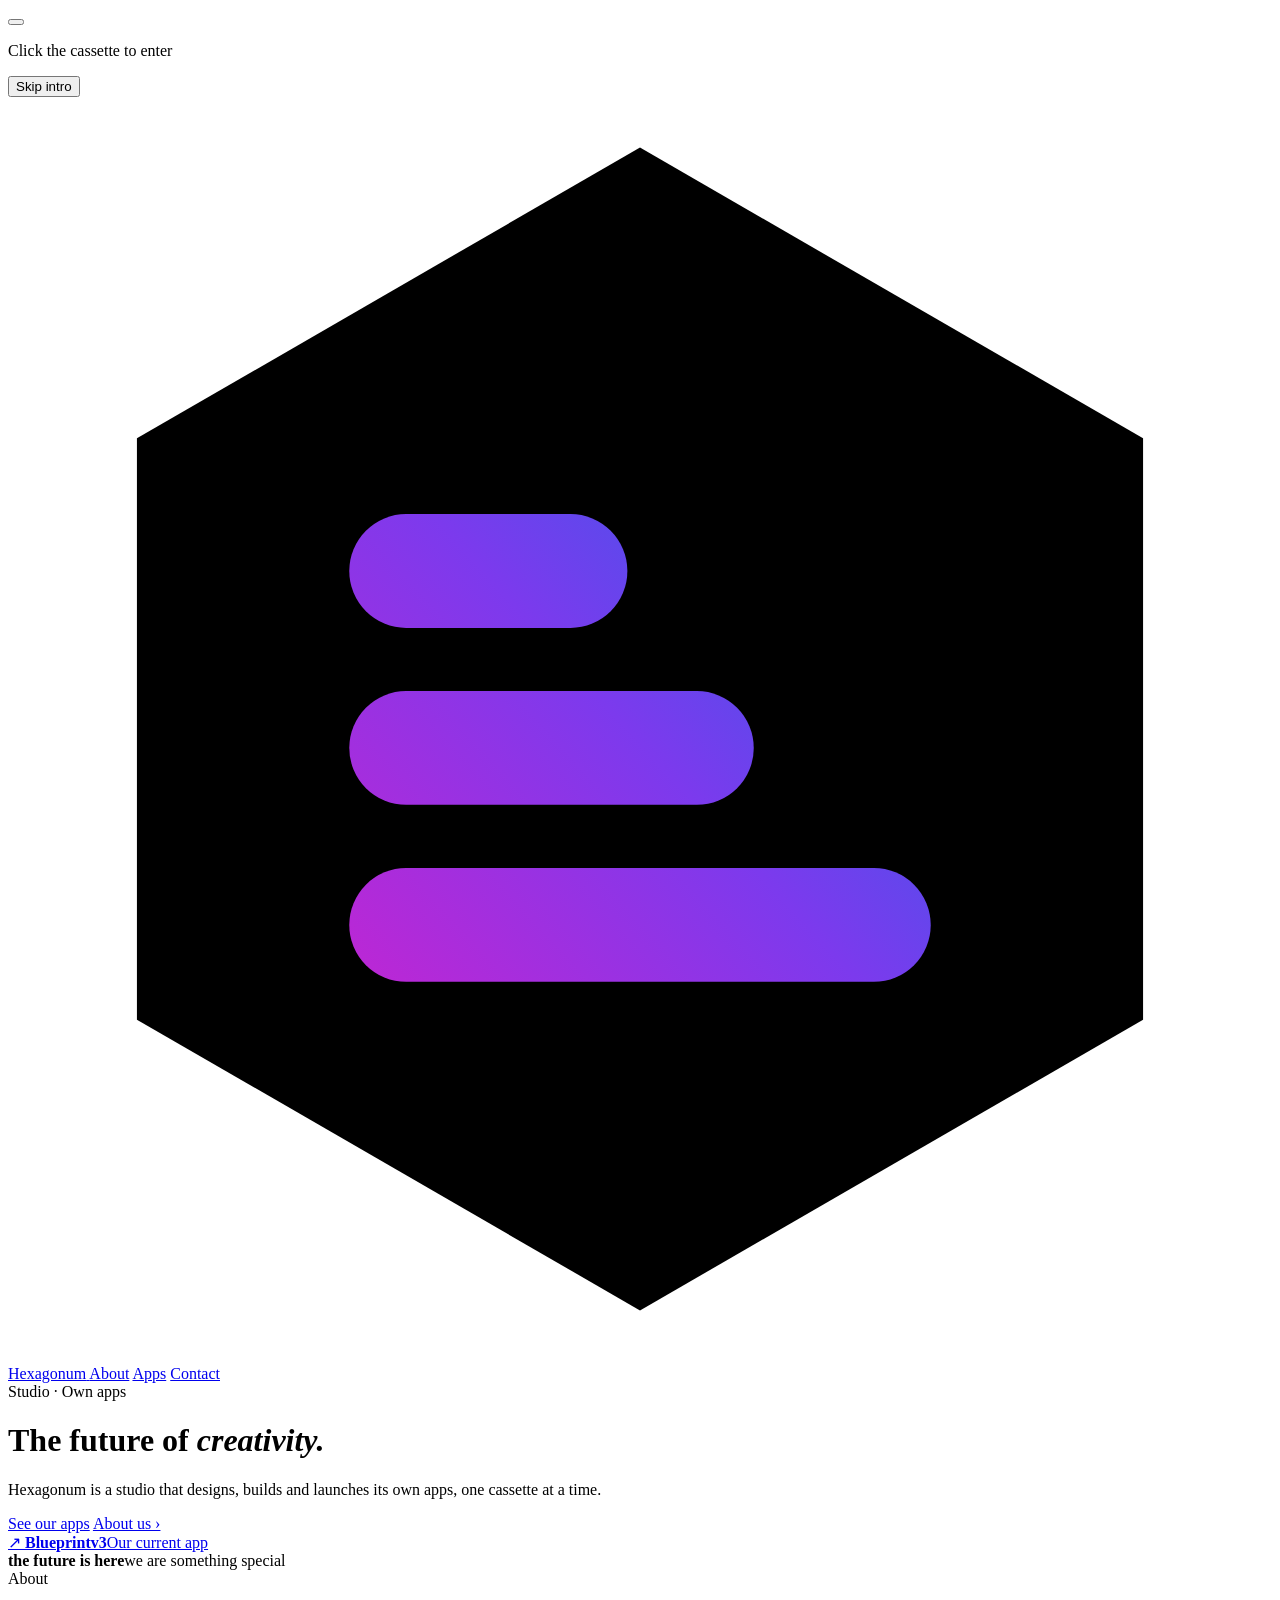
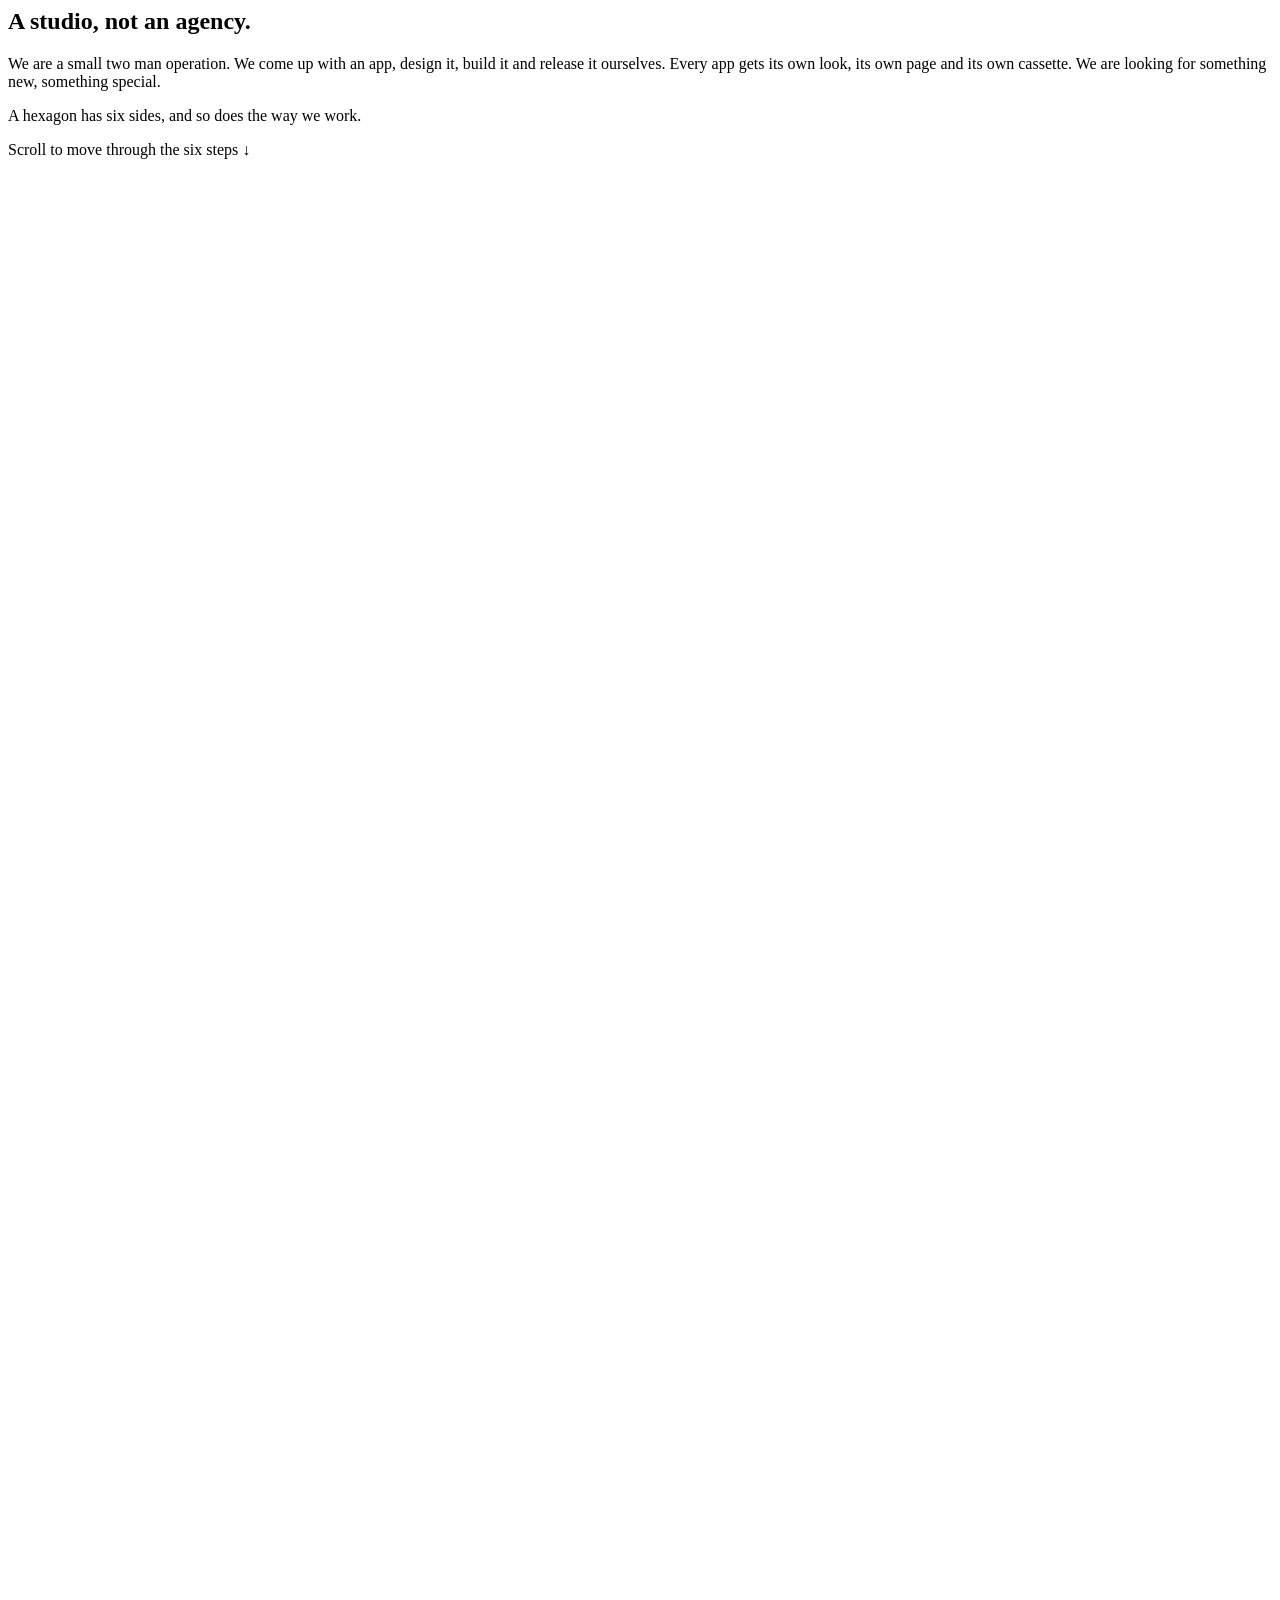
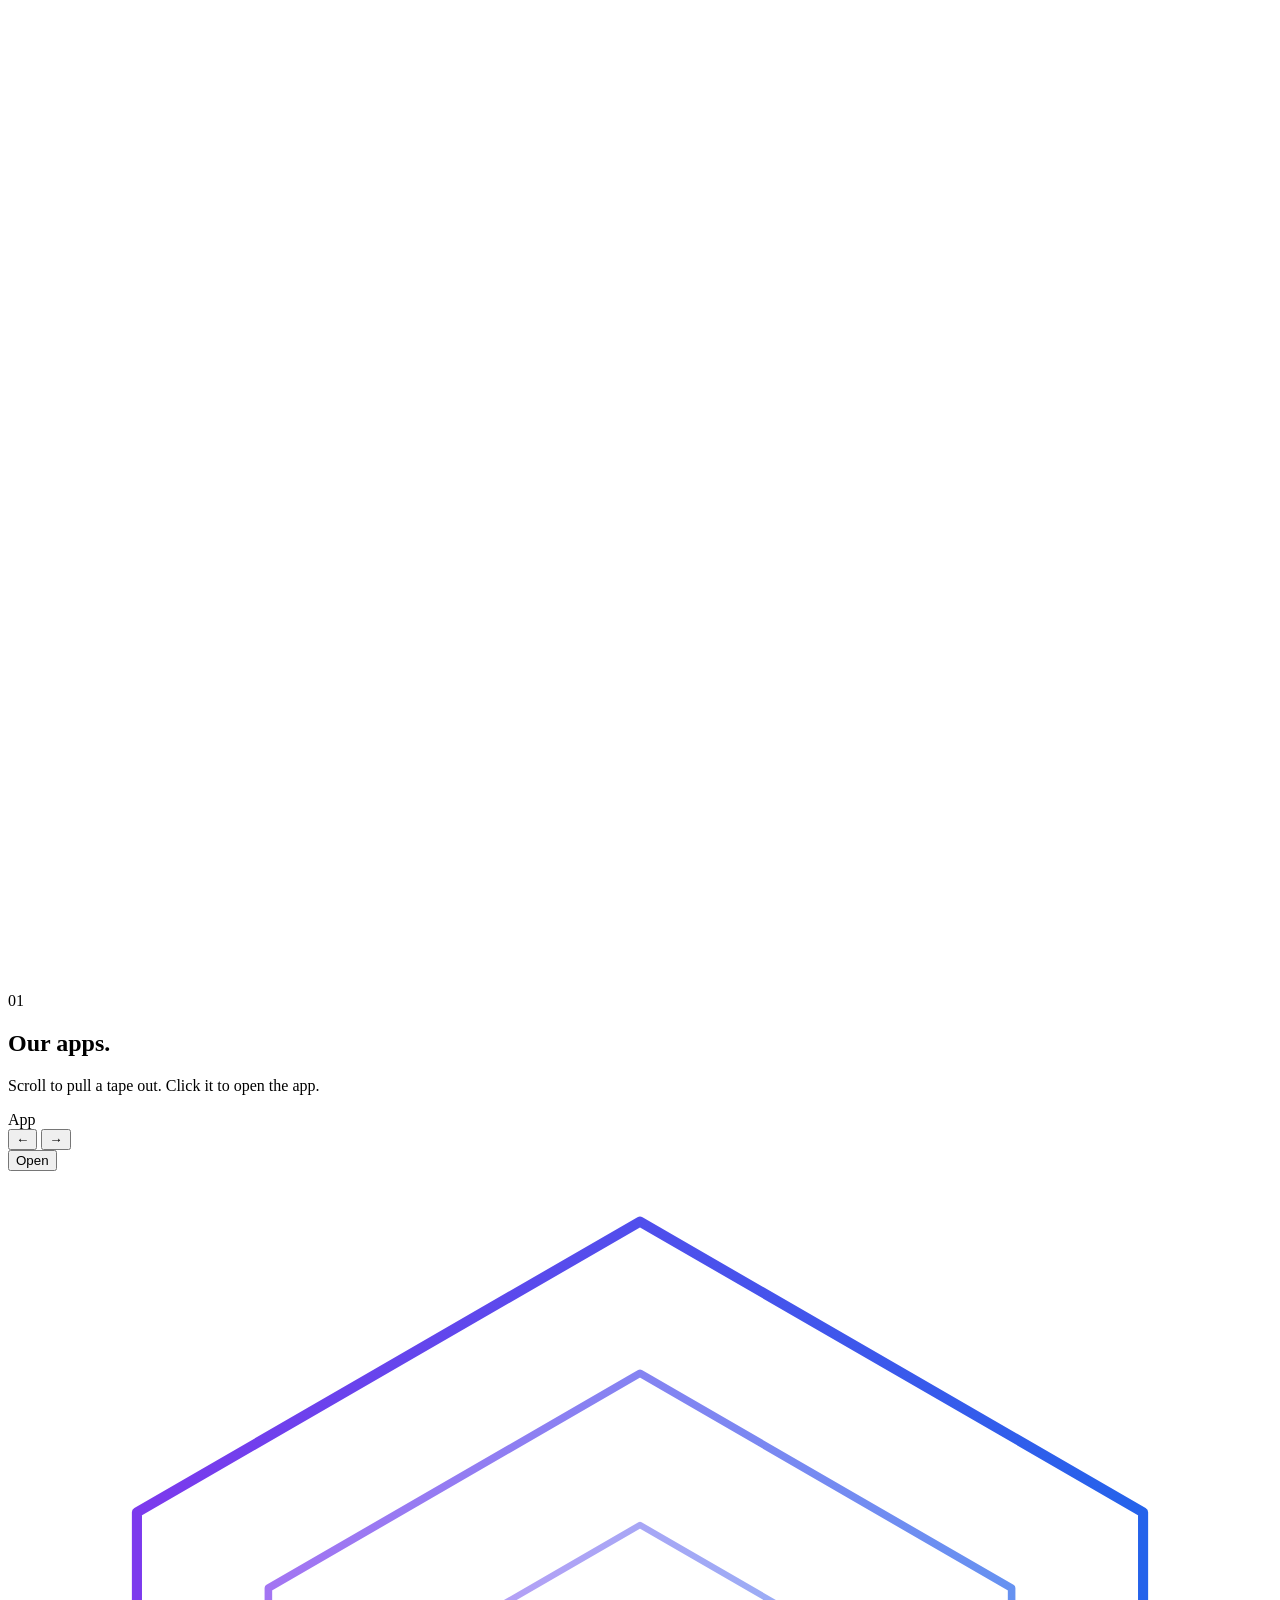
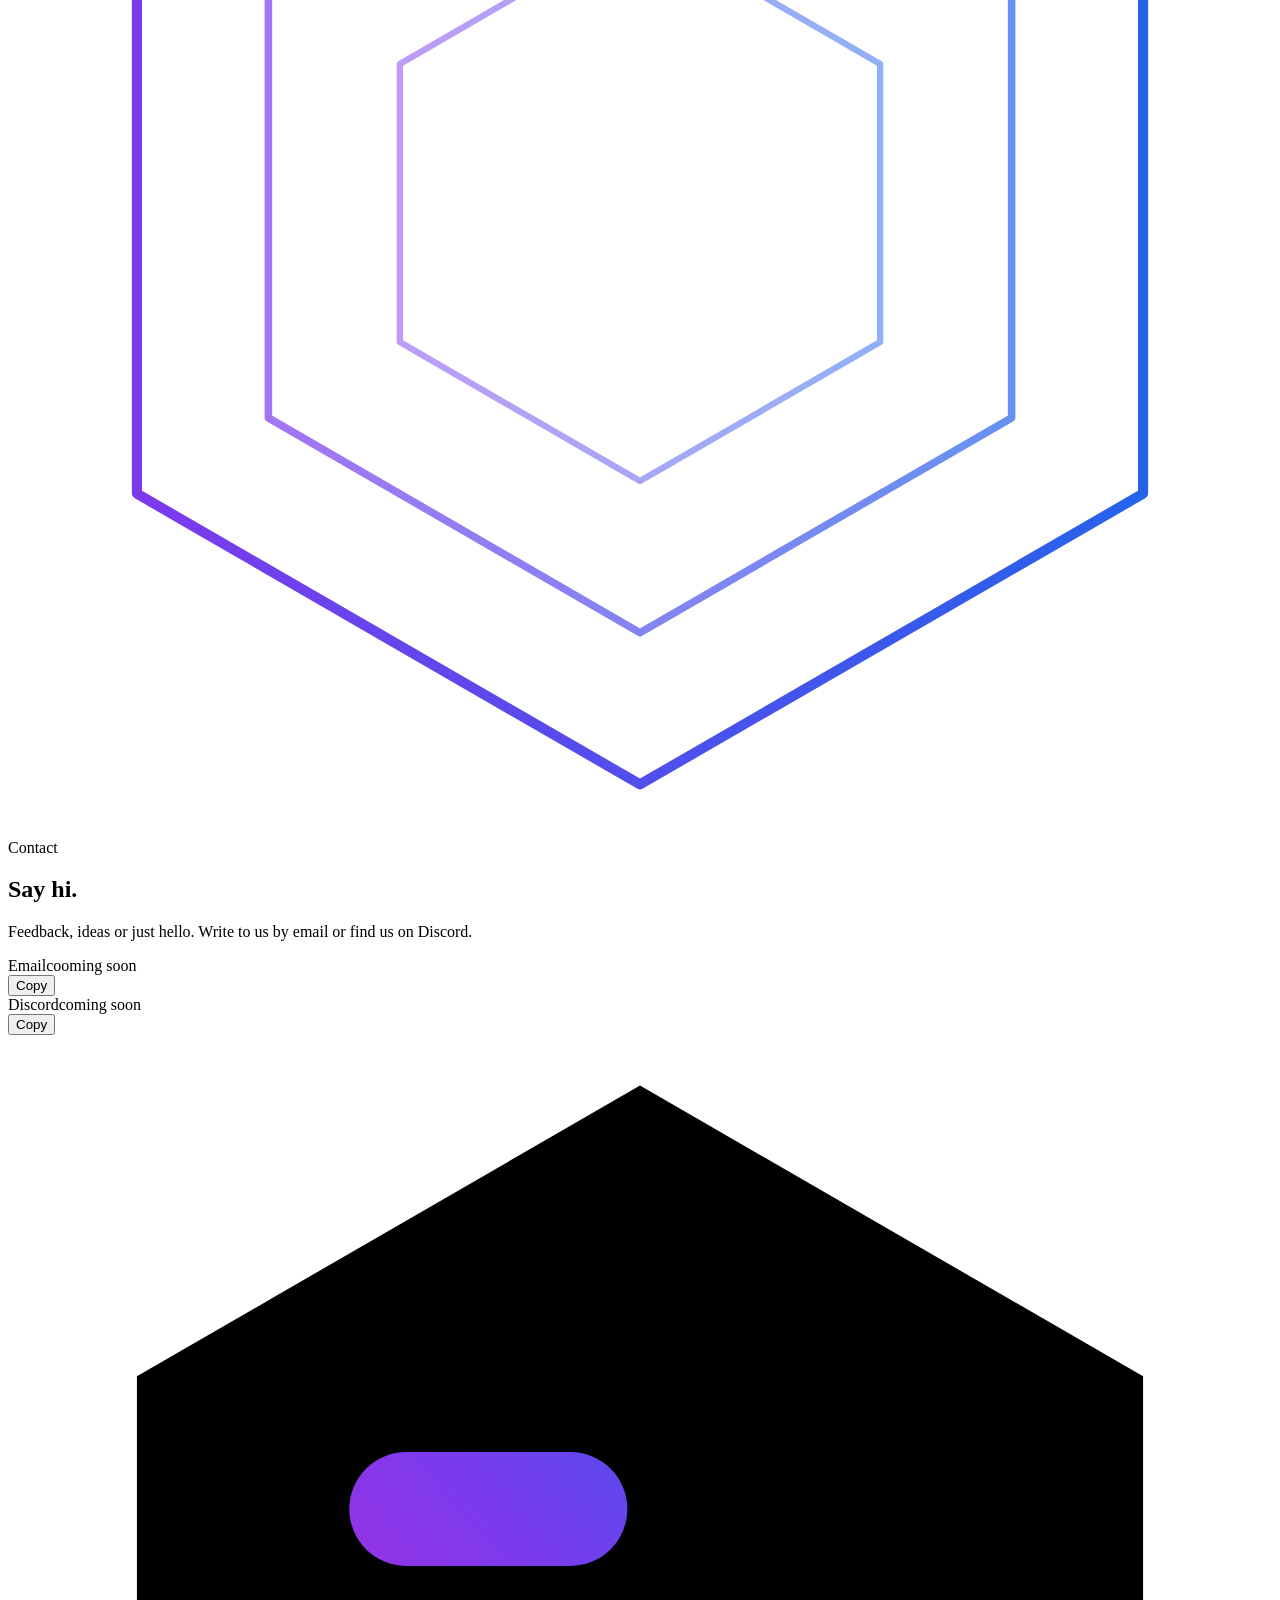
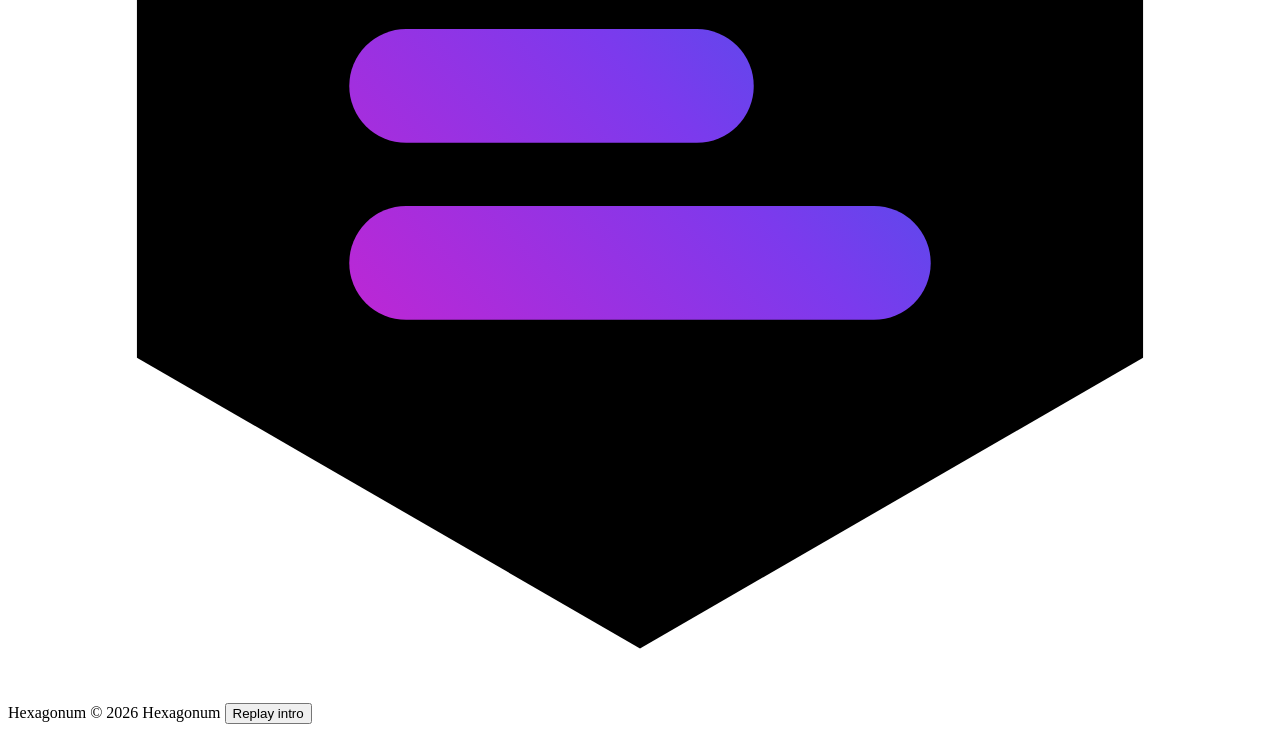
==== index.html @ 2776d53a "Add files via upload" ====
<!doctype html>
<html lang="en">

<head>
  <meta charset="utf-8">
  <meta name="viewport" content="width=device-width,initial-scale=1,viewport-fit=cover">
  <title>Hexagonum - the Future</title>
  <meta name="description" content="Hexagonum is a studio that designs, builds and launches its own apps, one cassette at a time.">
  <link rel="preconnect" href="https://fonts.googleapis.com">
  <link rel="preconnect" href="https://fonts.gstatic.com" crossorigin>
  <link rel="stylesheet"
    href="https://fonts.googleapis.com/css2?family=IBM+Plex+Mono:wght@400;500&family=Plus+Jakarta+Sans:wght@400;500;600;700;800&display=swap">
  <link rel="stylesheet" href="css/style.css">
</head>

<body>
  <!-- Shared SVG Symbols & Gradients -->
  <svg width="0" height="0" style="position:absolute" aria-hidden="true" focusable="false">
    <defs>
      <linearGradient id="mg" gradientUnits="userSpaceOnUse" x1="27" y1="72" x2="73" y2="30">
        <stop offset="0" stop-color="#C026D3" />
        <stop offset="0.5" stop-color="#7C3AED" />
        <stop offset="1" stop-color="#2563EB" />
      </linearGradient>
      <linearGradient id="cg" x1="0" y1="0" x2="1" y2="0">
        <stop offset="0" stop-color="#7C3AED" />
        <stop offset="1" stop-color="#2563EB" />
      </linearGradient>
      <symbol id="bp-icon" viewBox="0 0 100 100">
        <rect width="100" height="100" rx="22" fill="#0A58FF" />
        <g fill="none" stroke="#fff" stroke-width="5" stroke-linecap="round" stroke-linejoin="round">
          <rect x="21" y="21" width="58" height="58" rx="9" />
          <path d="M43 21V79M43 46H79" />
        </g>
      </symbol>
      <symbol id="mark" viewBox="0 0 100 100">
        <path d="M50 4 L89.8 27 V73 L50 96 L10.2 73 V27 Z" style="fill:var(--mark-hex);stroke:var(--mark-hex)"
          stroke-width="8" stroke-linejoin="round" />
        <rect x="27" y="33" width="22" height="9" rx="4.5" fill="url(#mg)" />
        <rect x="27" y="47" width="32" height="9" rx="4.5" fill="url(#mg)" />
        <rect x="27" y="61" width="46" height="9" rx="4.5" fill="url(#mg)" />
      </symbol>
    </defs>
  </svg>

  <!-- Intro -->
  <div class="intro" id="intro">
    <div class="bob">
      <button class="cassette-btn" id="cassette" type="button"
        aria-label="Insert the cassette to enter the Hexagonum website"></button>
    </div>
    <p class="intro-hint">Click the cassette to enter</p>
    <button class="skip" id="skip" type="button">Skip intro</button>
  </div>

  <!-- Home Content -->
  <div id="home">
    <nav class="nav" aria-label="Main">
      <a class="brand" href="#top" data-go="top" aria-label="Hexagonum, back to top">
        <svg class="mark" viewBox="0 0 100 100" aria-hidden="true">
          <use href="#mark" />
        </svg>
        <span>Hexagonum</span>
      </a>
      <a href="#about" data-go="about">About</a>
      <a href="#apps" data-go="apps">Apps</a>
      <a href="#contact" data-go="contact">Contact</a>
    </nav>

    <header class="hero" id="top">
      <div class="wrap">
        <div class="card hero-card">
          <div class="hero-text">
            <span class="label">Studio · Own apps</span>
            <h1>The future of <em>creativity.</em></h1>
            <p class="hero-sub">Hexagonum is a studio that designs, builds and launches its own apps, one cassette at a
              time.</p>
            <div class="cta">
              <a class="btn btn-primary" href="#apps" data-go="apps">See our apps</a>
              <a class="btn btn-ghost" href="#about" data-go="about">About us ›</a>
            </div>
          </div>
          <div class="hero-art" aria-hidden="true">
            <div class="blob"></div>
            <div class="hero-tape" id="hero-tape"></div>
            <a class="chip-card chip-a" href="blueprint-v3.html" tabindex="-1">
              <span class="go">↗</span>
              <span><b>Blueprintv3</b><span class="s">Our current app</span></span>
            </a>
            <div class="chip-card chip-b">
              <span><b>the future is here</b><span class="s">we are something special</span></span>
            </div>
          </div>
        </div>
      </div>
    </header>

    <main>
      <!-- About Section -->
      <section class="about-pin" id="about">
        <div class="snap-mark" style="--i:0"></div>
        <div class="snap-mark" style="--i:1"></div>
        <div class="snap-mark" style="--i:2"></div>
        <div class="snap-mark" style="--i:3"></div>
        <div class="snap-mark" style="--i:4"></div>
        <div class="snap-mark" style="--i:5"></div>
        <div class="about-sticky">
          <div class="wrap">
            <div class="card about-card">
              <div class="about-copy">
                <span class="label">About</span>
                <h2>A studio, not an agency.</h2>
                <p>We are a small two man operation. We come up with an app, design it, build it and release it
                  ourselves. Every app gets its own look, its own page and its own cassette. We are looking for
                  something new, something special.</p>
                <p>A hexagon has six sides, and so does the way we work.</p>
                <p class="label scroll-hint">Scroll to move through the six steps ↓</p>
              </div>
              <div class="arc" id="arc">
                <svg viewBox="0 0 220 420" role="group" aria-label="Six steps of our process" id="arc-svg"></svg>
                <div class="step-read" aria-live="polite">
                  <div class="big" id="step-num">01</div>
                  <h3 id="step-title"></h3>
                  <p id="step-text"></p>
                </div>
              </div>
            </div>
          </div>
        </div>
      </section>

      <!-- Apps Section -->
      <section class="snap" id="apps">
        <div class="wrap">
          <div class="apps-head">
            <h2>Our apps.</h2>
            <p>Scroll to pull a tape out. Click it to open the app.</p>
          </div>
          <div class="card stage">
            <div class="rail" id="rail" tabindex="0" aria-label="Cassette carousel of Hexagonum apps"></div>
            <div class="caption">
              <div>
                <div class="label" id="cap-kind">App</div>
                <div class="name" id="cap-name"></div>
              </div>
              <div class="arrows">
                <button type="button" id="prev" aria-label="Previous cassette">←</button>
                <button type="button" id="next" aria-label="Next cassette">→</button>
              </div>
              <button class="open-btn" type="button" id="open">Open</button>
            </div>
          </div>
        </div>
      </section>

      <!-- Contact Section -->
      <section class="snap" id="contact">
        <div class="wrap">
          <div class="card contact-card">
            <svg class="rings" viewBox="0 0 100 100" aria-hidden="true" fill="none" stroke="url(#cg)"
              stroke-linejoin="round">
              <polygon points="50,4 89.8,27 89.8,73 50,96 10.2,73 10.2,27" stroke-width="0.8" />
              <polygon points="50,16 79.4,33 79.4,67 50,84 20.6,67 20.6,33" stroke-width="0.6"
                stroke-opacity="0.7" />
              <polygon points="50,28 69,39 69,61 50,72 31,61 31,39" stroke-width="0.5" stroke-opacity="0.5" />
            </svg>
            <div class="contact-inner">
              <span class="label">Contact</span>
              <h2>Say hi.</h2>
              <p class="sub">Feedback, ideas or just hello. Write to us by email or find us on Discord.</p>
              <div class="rows">
                <div class="row">
                  <div><span class="label">Email</span><span class="val" id="v-email">cooming soon</span></div>
                  <button class="copy" type="button" data-target="v-email">Copy</button>
                </div>
                <div class="row">
                  <div><span class="label">Discord</span><span class="val" id="v-discord">coming soon</span></div>
                  <button class="copy" type="button" data-target="v-discord">Copy</button>
                </div>
              </div>
            </div>
          </div>
        </div>
        <footer class="wrap foot">
          <span class="b">
            <svg class="mark" viewBox="0 0 100 100" aria-hidden="true">
              <use href="#mark" />
            </svg>
            Hexagonum
          </span>
          <span>© 2026 Hexagonum</span>
          <button type="button" id="replay">Replay intro</button>
        </footer>
      </section>
    </main>
  </div>

  <script src="js/main.js"></script>
</body>

</html>
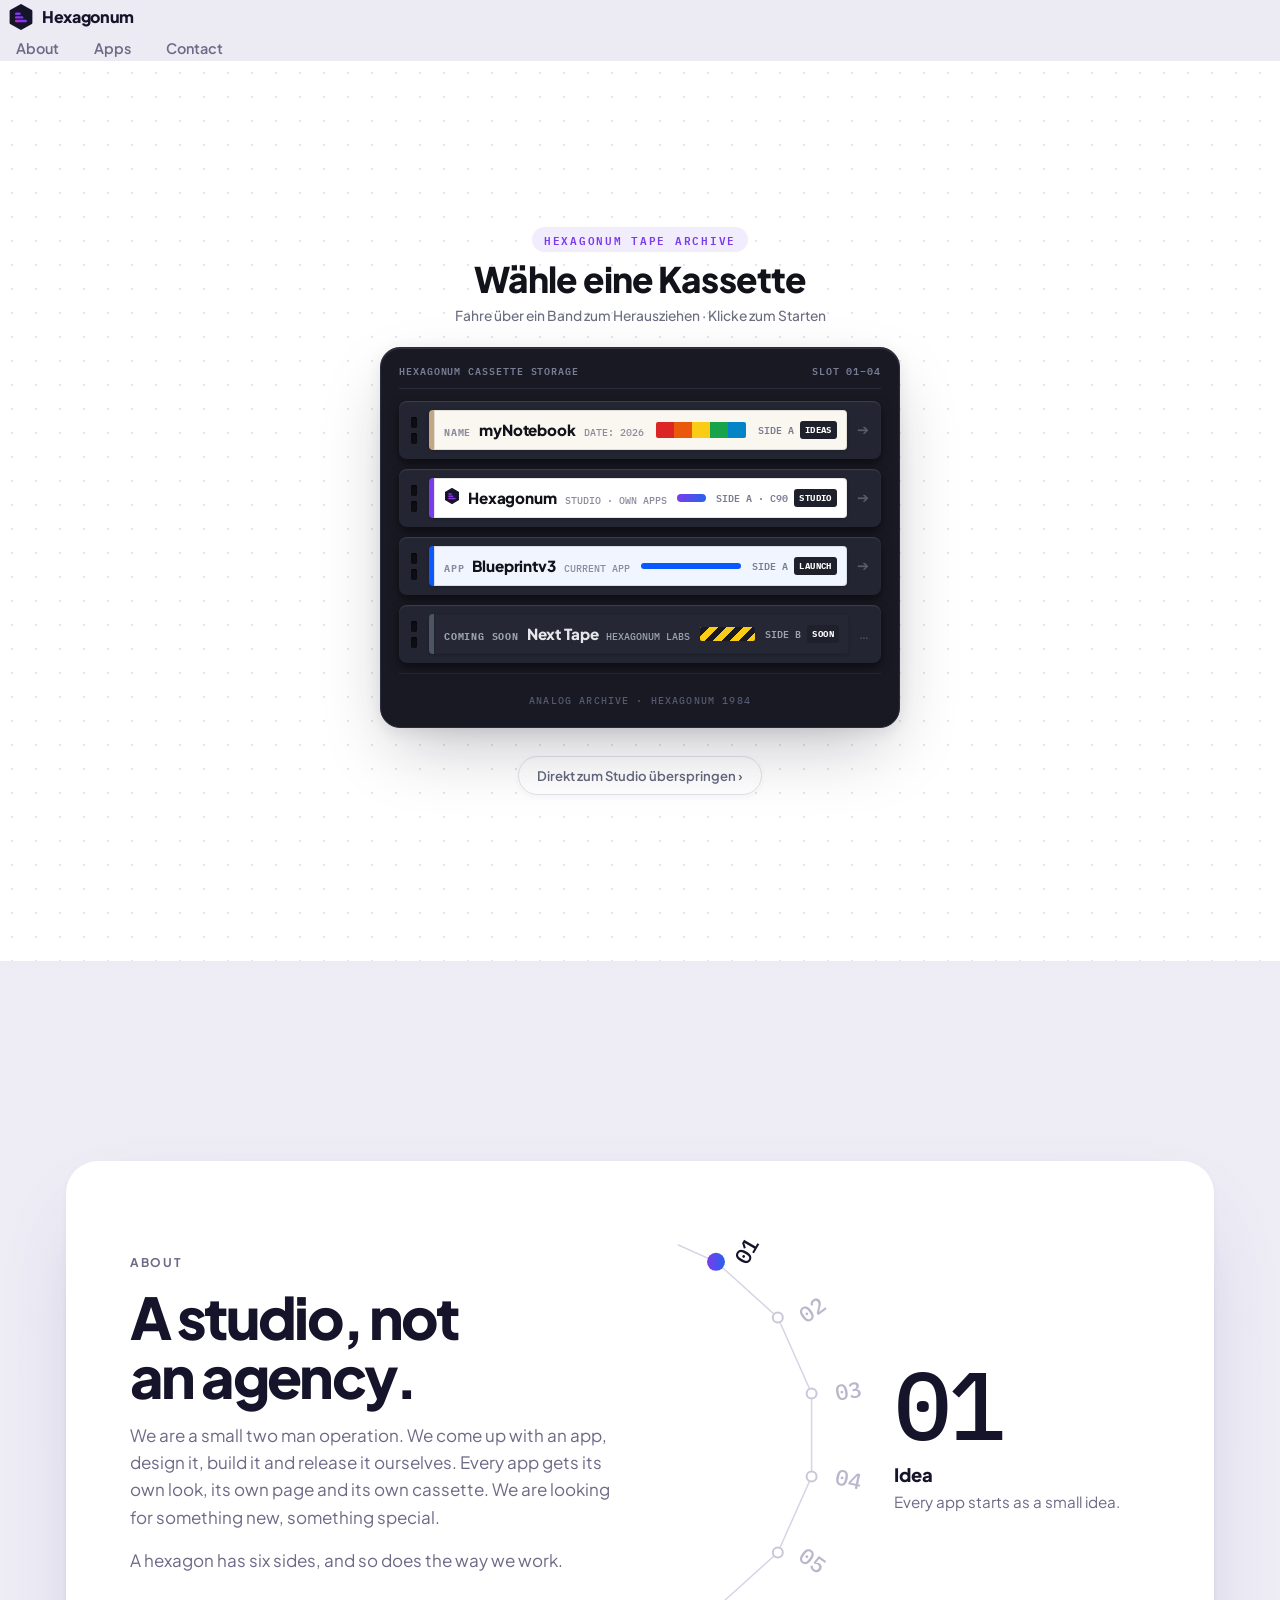
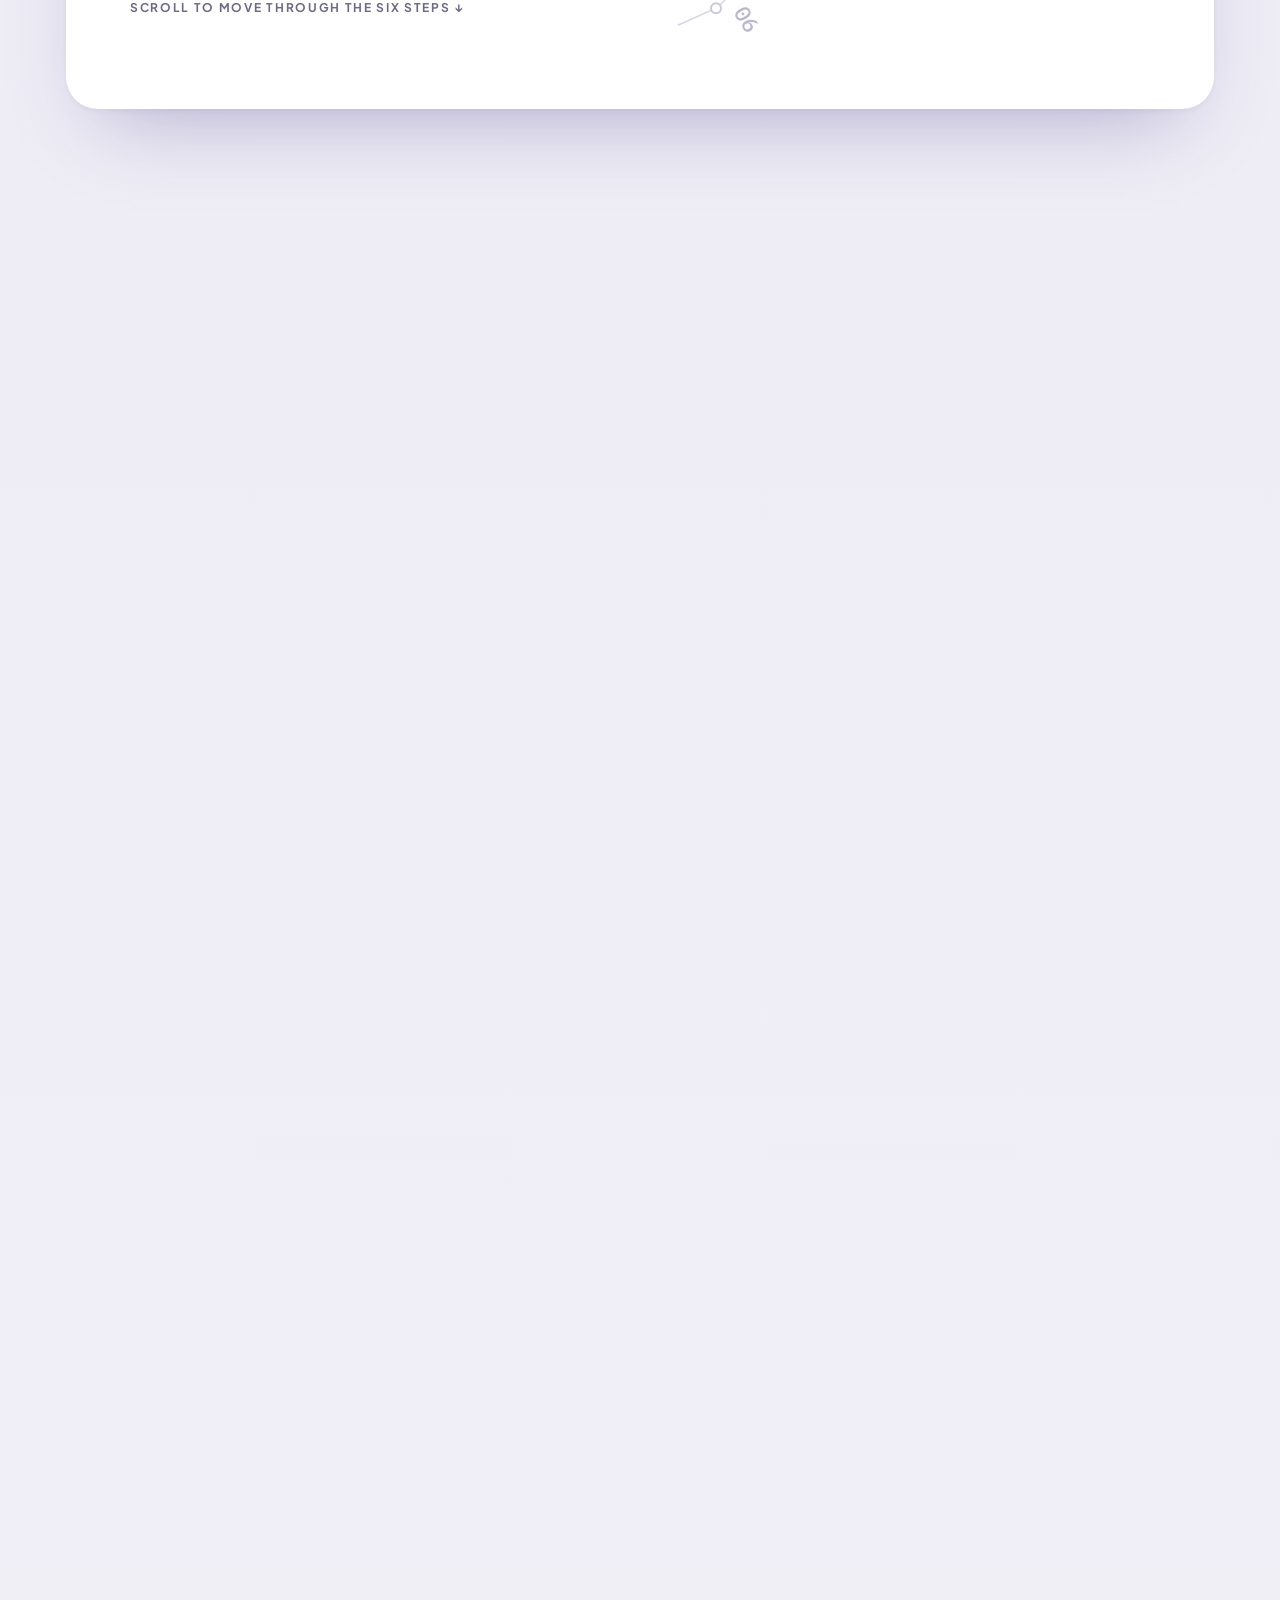
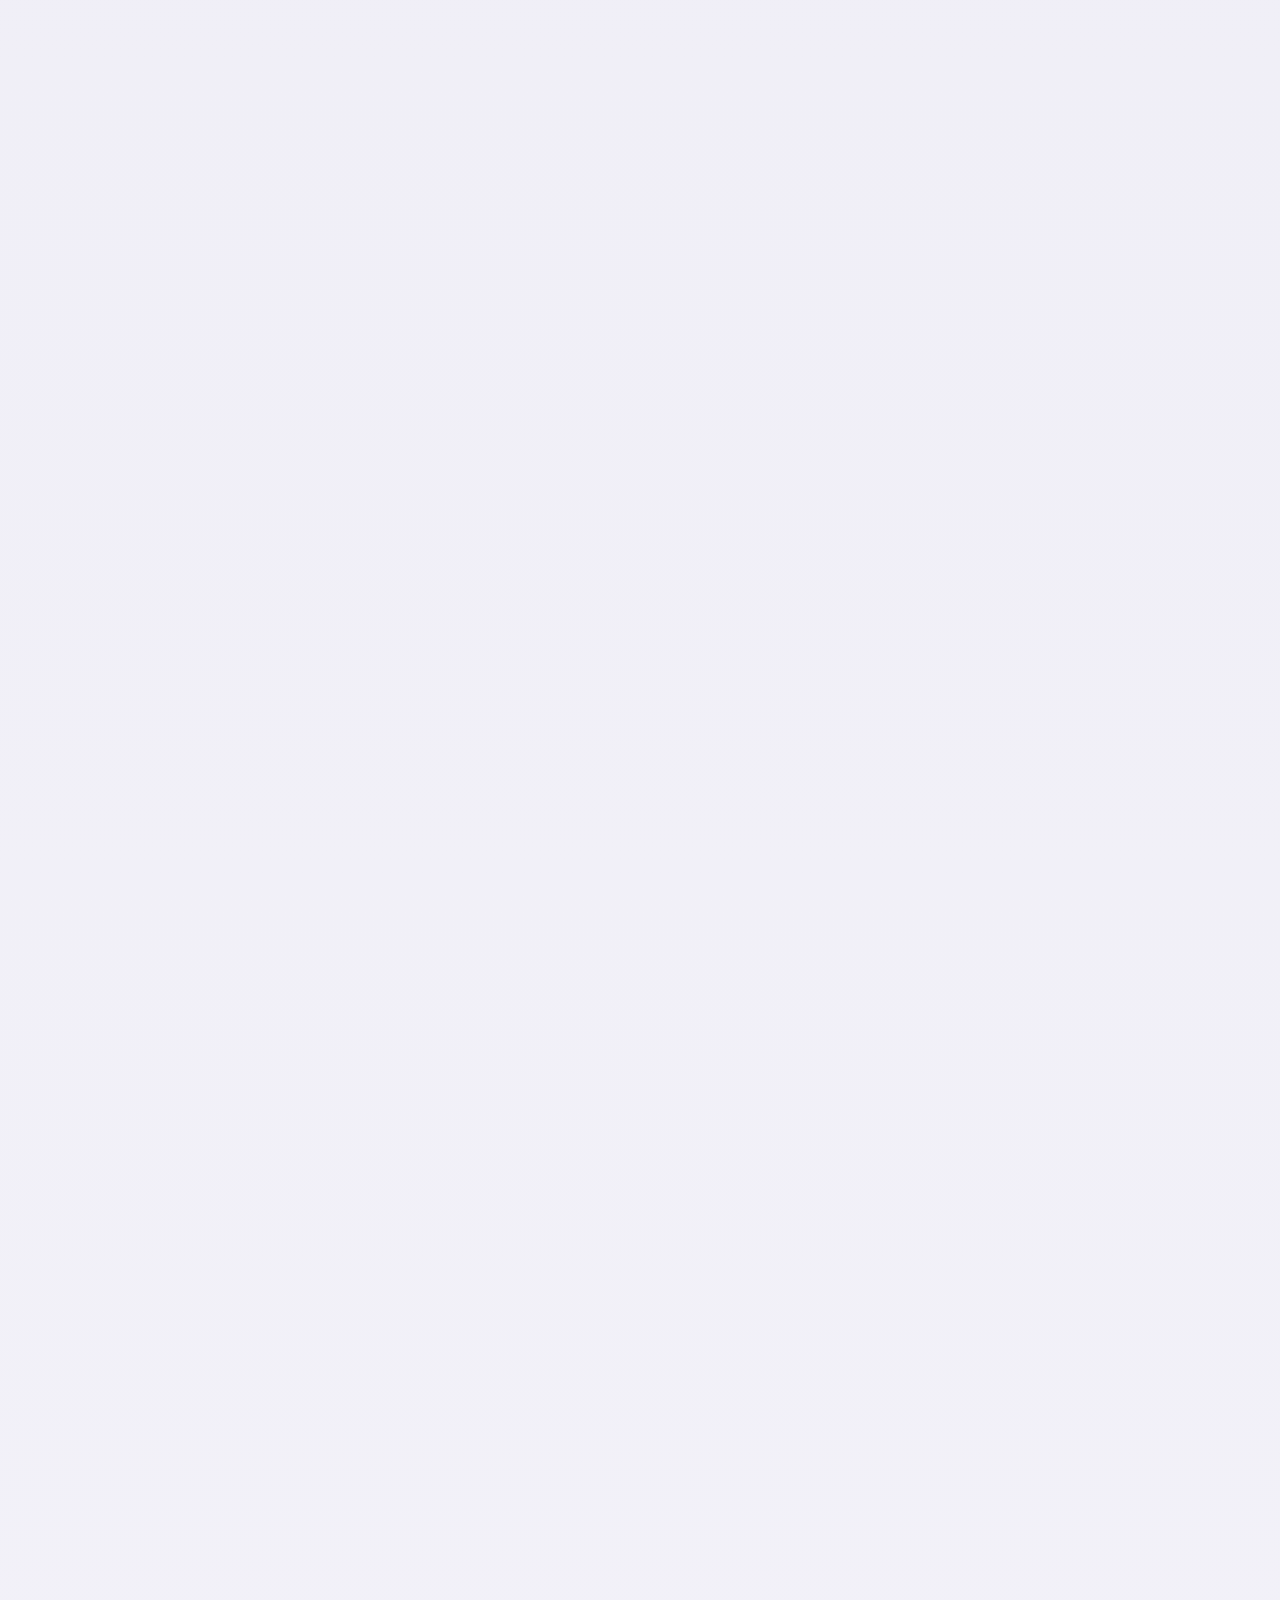
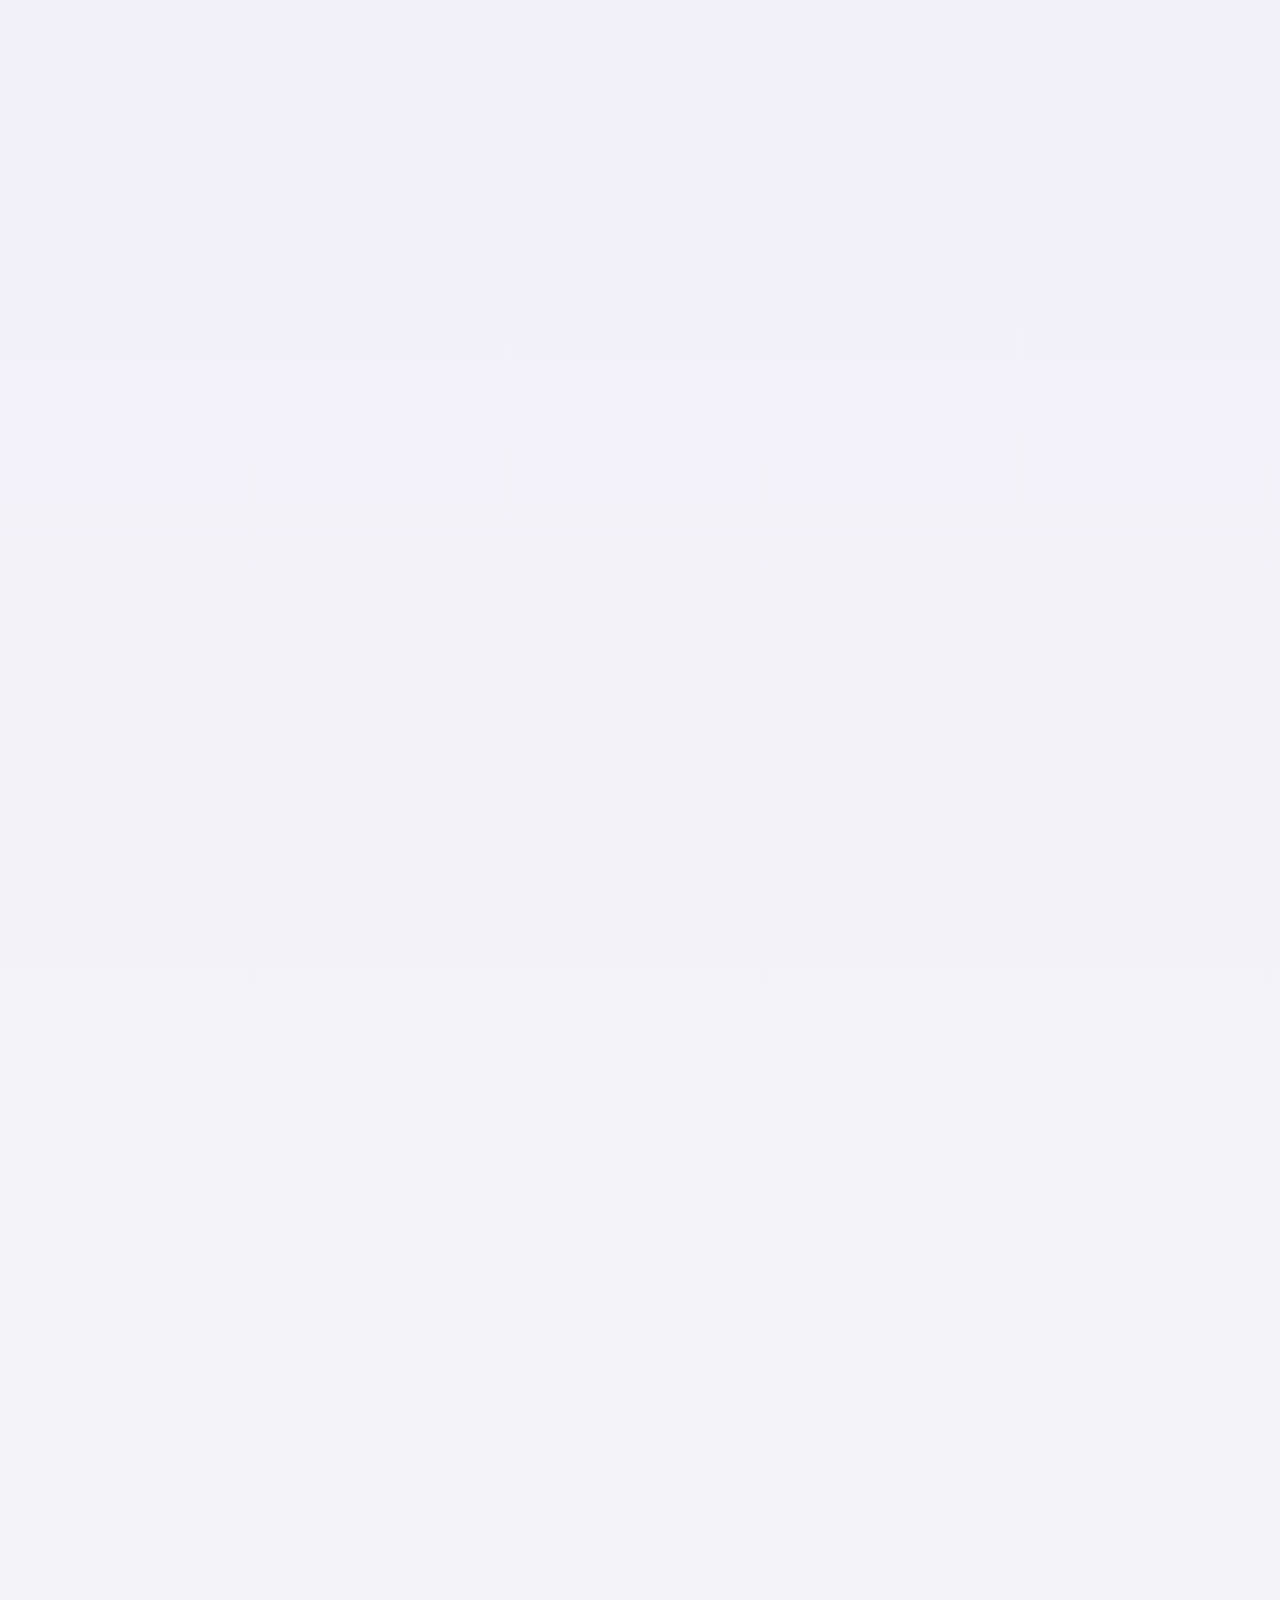
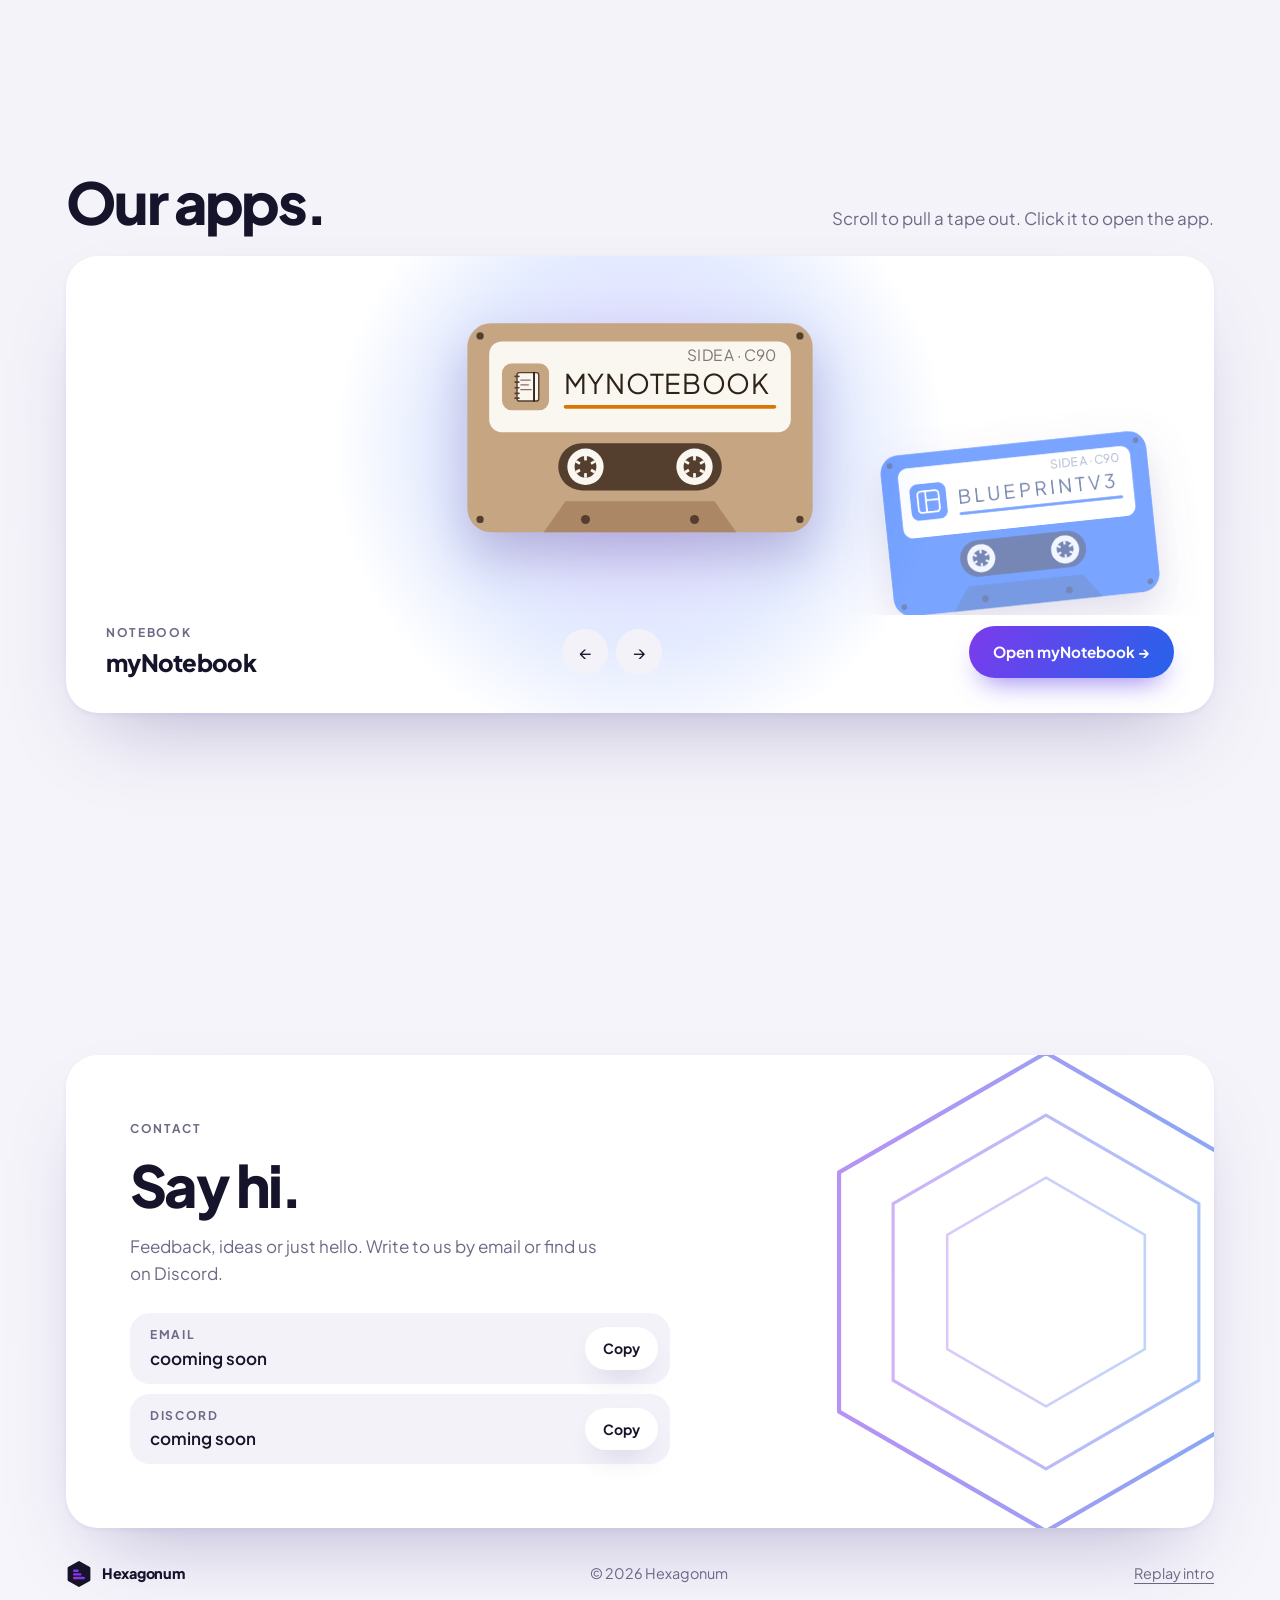
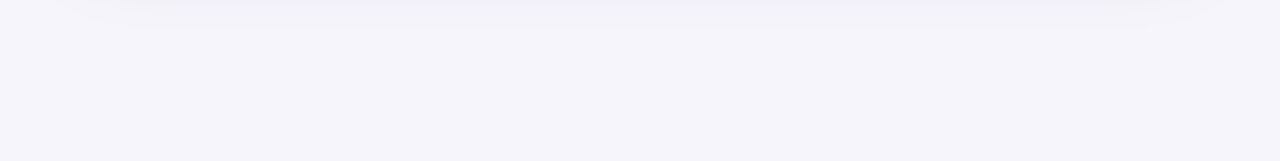
==== commit 1971ec90: "feat: add myNotebook feature with interactive desk scene and notebook reader interface" ====
--- a/index.html
+++ b/index.html
@@ -33,6 +33,21 @@
           <path d="M43 21V79M43 46H79" />
         </g>
       </symbol>
+      <symbol id="notebook-icon" viewBox="0 0 100 100">
+        <rect width="100" height="100" rx="22" fill="#C5A582" />
+        <g fill="none" stroke="#2E2218" stroke-width="4.5" stroke-linecap="round" stroke-linejoin="round">
+          <rect x="32" y="20" width="46" height="60" rx="5" fill="#FAF7F0" stroke="#543F2F" stroke-width="3" />
+          <line x1="28" y1="28" x2="36" y2="28" stroke="#543F2F" stroke-width="3.5" />
+          <line x1="28" y1="40" x2="36" y2="40" stroke="#543F2F" stroke-width="3.5" />
+          <line x1="28" y1="52" x2="36" y2="52" stroke="#543F2F" stroke-width="3.5" />
+          <line x1="28" y1="64" x2="36" y2="64" stroke="#543F2F" stroke-width="3.5" />
+          <line x1="28" y1="74" x2="36" y2="74" stroke="#543F2F" stroke-width="3.5" />
+          <line x1="68" y1="20" x2="68" y2="80" stroke="#2E2218" stroke-width="4" />
+          <line x1="40" y1="36" x2="60" y2="36" stroke="#8D6E63" stroke-width="2.5" />
+          <line x1="40" y1="46" x2="56" y2="46" stroke="#8D6E63" stroke-width="2.5" />
+          <line x1="40" y1="56" x2="62" y2="56" stroke="#8D6E63" stroke-width="2.5" />
+        </g>
+      </symbol>
       <symbol id="mark" viewBox="0 0 100 100">
         <path d="M50 4 L89.8 27 V73 L50 96 L10.2 73 V27 Z" style="fill:var(--mark-hex);stroke:var(--mark-hex)"
           stroke-width="8" stroke-linejoin="round" />
@@ -43,15 +58,145 @@
     </defs>
   </svg>
 
-  <!-- Intro -->
+  <!-- Intro (Clean white with retro cassette rack) -->
   <div class="intro" id="intro">
-    <div class="bob">
-      <button class="cassette-btn" id="cassette" type="button"
-        aria-label="Insert the cassette to enter the Hexagonum website"></button>
+    <div class="intro-header">
+      <span class="rack-badge">HEXAGONUM TAPE ARCHIVE</span>
+      <h1 class="rack-title">Wähle eine Kassette</h1>
+      <p class="rack-subtitle">Fahre über ein Band zum Herausziehen · Klicke zum Starten</p>
     </div>
-    <p class="intro-hint">Click the cassette to enter</p>
-    <button class="skip" id="skip" type="button">Skip intro</button>
+
+    <div class="cassette-rack" role="region" aria-label="Vintage Kassetten-Rack">
+      <div class="rack-frame">
+        <div class="rack-header-strip">
+          <span class="rack-brand">HEXAGONUM CASSETTE STORAGE</span>
+          <span class="rack-indicator">SLOT 01–04</span>
+        </div>
+
+        <div class="rack-slots">
+          <!-- Slot 1: myNotebook -->
+          <div class="rack-slot" data-slot="mynotebook">
+            <button class="rack-tape-btn tape-notebook" id="cassette-notebook" type="button"
+                    aria-label="myNotebook öffnen – Ideen &amp; Ankündigungen">
+              <div class="tape-notch">
+                <span class="notch-hole"></span>
+                <span class="notch-hole"></span>
+              </div>
+              <div class="tape-spine-body">
+                <div class="tape-label">
+                  <div class="tape-meta-left">
+                    <span class="tape-tag">NAME</span>
+                    <strong class="tape-title">myNotebook</strong>
+                    <span class="tape-date">DATE: 2026</span>
+                  </div>
+                  <div class="tape-color-bars" aria-hidden="true">
+                    <span class="bar bar-c1"></span>
+                    <span class="bar bar-c2"></span>
+                    <span class="bar bar-c3"></span>
+                    <span class="bar bar-c4"></span>
+                    <span class="bar bar-c5"></span>
+                  </div>
+                  <div class="tape-meta-right">
+                    <span class="tape-side">SIDE A</span>
+                    <span class="tape-badge-vhs">IDEAS</span>
+                  </div>
+                </div>
+              </div>
+              <div class="tape-eject-arrow" aria-hidden="true">➔</div>
+            </button>
+          </div>
+
+          <!-- Slot 2: Hexagonum Studio -->
+          <div class="rack-slot" data-slot="hexagonum">
+            <button class="rack-tape-btn tape-studio" id="cassette" type="button"
+                    aria-label="Hexagonum Studio betreten">
+              <div class="tape-notch">
+                <span class="notch-hole"></span>
+                <span class="notch-hole"></span>
+              </div>
+              <div class="tape-spine-body">
+                <div class="tape-label">
+                  <div class="tape-meta-left">
+                    <svg class="tape-mark-mini" viewBox="0 0 100 100" aria-hidden="true"><use href="#mark"/></svg>
+                    <strong class="tape-title">Hexagonum</strong>
+                    <span class="tape-date">STUDIO · OWN APPS</span>
+                  </div>
+                  <div class="tape-gradient-bar" aria-hidden="true"></div>
+                  <div class="tape-meta-right">
+                    <span class="tape-side">SIDE A · C90</span>
+                    <span class="tape-badge-vhs">STUDIO</span>
+                  </div>
+                </div>
+              </div>
+              <div class="tape-eject-arrow" aria-hidden="true">➔</div>
+            </button>
+          </div>
+
+          <!-- Slot 3: Blueprintv3 -->
+          <div class="rack-slot" data-slot="blueprint">
+            <button class="rack-tape-btn tape-blueprint" id="cassette-bp" type="button"
+                    aria-label="Blueprintv3 ansehen">
+              <div class="tape-notch">
+                <span class="notch-hole"></span>
+                <span class="notch-hole"></span>
+              </div>
+              <div class="tape-spine-body">
+                <div class="tape-label">
+                  <div class="tape-meta-left">
+                    <span class="tape-tag bp-tag">APP</span>
+                    <strong class="tape-title">Blueprintv3</strong>
+                    <span class="tape-date">CURRENT APP</span>
+                  </div>
+                  <div class="tape-bp-bar" aria-hidden="true"></div>
+                  <div class="tape-meta-right">
+                    <span class="tape-side">SIDE A</span>
+                    <span class="tape-badge-vhs bp-badge">LAUNCH</span>
+                  </div>
+                </div>
+              </div>
+              <div class="tape-eject-arrow" aria-hidden="true">➔</div>
+            </button>
+          </div>
+
+          <!-- Slot 4: Next Tape -->
+          <div class="rack-slot" data-slot="blank">
+            <button class="rack-tape-btn tape-blank" id="cassette-blank" type="button"
+                    aria-label="Next Tape – In the making">
+              <div class="tape-notch">
+                <span class="notch-hole"></span>
+                <span class="notch-hole"></span>
+              </div>
+              <div class="tape-spine-body">
+                <div class="tape-label">
+                  <div class="tape-meta-left">
+                    <span class="tape-tag">COMING SOON</span>
+                    <strong class="tape-title">Next Tape</strong>
+                    <span class="tape-date">HEXAGONUM LABS</span>
+                  </div>
+                  <div class="tape-hazard-bars" aria-hidden="true">
+                    <span></span><span></span><span></span><span></span>
+                  </div>
+                  <div class="tape-meta-right">
+                    <span class="tape-side">SIDE B</span>
+                    <span class="tape-badge-vhs blank-badge">SOON</span>
+                  </div>
+                </div>
+              </div>
+              <div class="tape-eject-arrow" aria-hidden="true">…</div>
+            </button>
+          </div>
+
+        </div>
+
+        <div class="rack-foot">
+          <span class="rack-serial">ANALOG ARCHIVE · HEXAGONUM 1984</span>
+        </div>
+      </div>
+    </div>
+
+    <button class="skip" id="skip" type="button">Direkt zum Studio überspringen ›</button>
   </div>
+
 
   <!-- Home Content -->
   <div id="home">
--- a/css/style.css
+++ b/css/style.css
@@ -0,0 +1,1587 @@
+:root {
+  color-scheme: light;
+  box-sizing: border-box;
+  padding-top: env(safe-area-inset-top, 0px);
+  padding-bottom: env(safe-area-inset-bottom, 0px);
+  --font: 'Plus Jakarta Sans', 'Segoe UI', system-ui, sans-serif;
+  --font-mono: 'IBM Plex Mono', ui-monospace, Menlo, monospace;
+  --bg: #ECEBF4;
+  --bg-2: #F6F5FB;
+  --card: #FFFFFF;
+  --ink: #16142A;
+  --muted: #6C6A86;
+  --line: #E3E1EE;
+  --soft: #F3F2F9;
+  --violet: #7C3AED;
+  --blue: #2563EB;
+  --grad: linear-gradient(120deg, #7C3AED, #2563EB);
+  --shadow: 0 40px 80px -36px rgba(58, 44, 130, 0.35), 0 2px 6px rgba(58, 44, 130, 0.06);
+  --shadow-s: 0 14px 30px -14px rgba(58, 44, 130, 0.3);
+}
+
+* {
+  box-sizing: border-box;
+}
+
+html {
+  scroll-padding-top: env(safe-area-inset-top, 0px);
+  scroll-behavior: smooth;
+  scroll-snap-type: y mandatory;
+}
+
+body {
+  margin: 0;
+  padding: 0;
+  background: var(--bg);
+  background-image: linear-gradient(180deg, var(--bg) 0%, var(--bg-2) 100%);
+  color: var(--ink);
+  font-family: var(--font);
+  font-size: 1.0625rem;
+  line-height: 1.6;
+  -webkit-font-smoothing: antialiased;
+}
+
+body.locked {
+  overflow: hidden;
+}
+
+img {
+  max-width: 100%;
+}
+
+[hidden]:not([hidden=until-found i]) {
+  display: none !important;
+}
+
+h1,
+h2,
+h3,
+p {
+  margin: 0;
+}
+
+h1,
+h2,
+h3 {
+  text-wrap: balance;
+}
+
+a {
+  color: inherit;
+}
+
+button {
+  font: inherit;
+  color: inherit;
+}
+
+:focus-visible {
+  outline: 3px solid var(--violet);
+  outline-offset: 3px;
+  border-radius: 8px;
+}
+
+.wrap {
+  width: 100%;
+  max-width: 1180px;
+  margin-inline: auto;
+  padding-left: max(16px, env(safe-area-inset-left, 0px));
+  padding-right: max(16px, env(safe-area-inset-right, 0px));
+}
+
+.mark {
+  width: 26px;
+  height: 26px;
+  display: block;
+  flex: none;
+  --mark-hex: #16142A;
+}
+
+.label {
+  font-size: 0.75rem;
+  font-weight: 700;
+  letter-spacing: 0.14em;
+  text-transform: uppercase;
+  color: var(--muted);
+}
+
+.card {
+  background: var(--card);
+  border-radius: 32px;
+  box-shadow: var(--shadow);
+}
+
+/* ---------- Intro (Clean White & Vintage Cassette Rack) ---------- */
+.intro {
+  position: fixed;
+  inset: 0;
+  z-index: 100;
+  background: #FFFFFF;
+  background-image: radial-gradient(#E2E5F0 1.2px, transparent 1.2px);
+  background-size: 24px 24px;
+  display: flex;
+  flex-direction: column;
+  align-items: center;
+  justify-content: center;
+  gap: 20px;
+  padding: 24px max(16px, env(safe-area-inset-left, 0px));
+  transition: opacity 0.65s ease, transform 0.65s ease;
+  overflow-y: auto;
+  overflow-x: hidden;
+}
+
+.intro.done {
+  opacity: 0;
+  pointer-events: none;
+  transform: scale(1.02);
+}
+
+.intro-header {
+  text-align: center;
+  display: flex;
+  flex-direction: column;
+  align-items: center;
+  gap: 5px;
+  transition: opacity 0.4s ease;
+}
+
+.rack-badge {
+  display: inline-block;
+  font-family: var(--font-mono);
+  font-size: 0.68rem;
+  font-weight: 600;
+  letter-spacing: 0.16em;
+  color: var(--violet);
+  background: #F1EDFD;
+  padding: 4px 12px;
+  border-radius: 999px;
+  margin-bottom: 2px;
+}
+
+.rack-title {
+  font-size: clamp(1.6rem, 3.8vw, 2.2rem);
+  font-weight: 800;
+  color: #12131A;
+  letter-spacing: -0.025em;
+  line-height: 1.15;
+}
+
+.rack-subtitle {
+  font-size: 0.86rem;
+  color: #6C6E82;
+  font-weight: 500;
+  max-width: 420px;
+}
+
+/* ===== Cassette Rack Unit ===== */
+.cassette-rack {
+  width: 100%;
+  max-width: 520px;
+  position: relative;
+  transition: opacity 0.4s ease;
+}
+
+.rack-frame {
+  background: #181922;
+  border-radius: 20px;
+  padding: 14px 18px 16px;
+  box-shadow:
+    0 28px 70px -15px rgba(22, 20, 42, 0.28),
+    0 4px 16px rgba(0, 0, 0, 0.08),
+    inset 0 1px 1px rgba(255, 255, 255, 0.12);
+  border: 1px solid #2B2D3C;
+}
+
+.rack-header-strip {
+  display: flex;
+  justify-content: space-between;
+  align-items: center;
+  font-family: var(--font-mono);
+  font-size: 0.64rem;
+  font-weight: 600;
+  letter-spacing: 0.09em;
+  color: #797E96;
+  padding-bottom: 10px;
+  border-bottom: 1px solid #2A2C3B;
+  margin-bottom: 12px;
+}
+
+.rack-slots {
+  display: flex;
+  flex-direction: column;
+  gap: 10px;
+}
+
+/* Individual Slot (the recessed groove in the rack) */
+.rack-slot {
+  position: relative;
+  height: 58px;
+  background: #0D0E13;
+  border-radius: 10px;
+  box-shadow:
+    inset 0 3px 8px rgba(0, 0, 0, 0.9),
+    inset 0 -1px 2px rgba(255, 255, 255, 0.03);
+  display: flex;
+  align-items: center;
+  overflow: visible;
+}
+
+/* The Cassette button that slides out */
+.rack-tape-btn {
+  position: relative;
+  width: 100%;
+  height: 100%;
+  border: none;
+  border-radius: 8px;
+  background: #232532;
+  box-shadow:
+    0 4px 10px rgba(0, 0, 0, 0.5),
+    inset 0 1px 1px rgba(255, 255, 255, 0.12);
+  cursor: pointer;
+  display: flex;
+  align-items: center;
+  padding: 0 12px;
+  transition:
+    transform 0.28s cubic-bezier(0.18, 0.89, 0.32, 1.2),
+    box-shadow 0.28s ease,
+    filter 0.28s ease;
+  will-change: transform;
+  text-align: left;
+}
+
+/* Thumb notch holes on left of cassette */
+.tape-notch {
+  display: flex;
+  flex-direction: column;
+  gap: 5px;
+  margin-right: 12px;
+  flex: none;
+}
+
+.notch-hole {
+  width: 6px;
+  height: 11px;
+  border-radius: 2px;
+  background: #0E0F14;
+  box-shadow: inset 0 1px 2px rgba(0, 0, 0, 0.8);
+}
+
+/* The spine surface */
+.tape-spine-body {
+  flex: 1;
+  height: 40px;
+  border-radius: 4px;
+  background: #FFFFFF;
+  box-shadow:
+    inset 0 0 0 1px rgba(0, 0, 0, 0.1),
+    0 1px 3px rgba(0, 0, 0, 0.2);
+  display: flex;
+  align-items: center;
+  padding: 0 10px;
+  overflow: hidden;
+}
+
+.tape-label {
+  width: 100%;
+  display: flex;
+  align-items: center;
+  justify-content: space-between;
+  gap: 10px;
+}
+
+.tape-meta-left {
+  display: flex;
+  align-items: baseline;
+  gap: 8px;
+  flex: none;
+}
+
+.tape-mark-mini {
+  width: 16px;
+  height: 16px;
+  display: inline-block;
+  vertical-align: middle;
+  --mark-hex: #16142A;
+}
+
+.tape-tag {
+  font-family: var(--font-mono);
+  font-size: 0.62rem;
+  font-weight: 700;
+  letter-spacing: 0.08em;
+  color: #8C8A9E;
+}
+
+.tape-title {
+  font-family: var(--font);
+  font-size: 0.95rem;
+  font-weight: 800;
+  color: #12131A;
+  letter-spacing: -0.01em;
+}
+
+.tape-date {
+  font-family: var(--font-mono);
+  font-size: 0.65rem;
+  color: #8C8A9E;
+  font-weight: 500;
+}
+
+/* Color bars (retro tape vibe like Cortez / VHS) */
+.tape-color-bars {
+  display: flex;
+  height: 16px;
+  width: 90px;
+  border-radius: 2px;
+  overflow: hidden;
+  flex: none;
+}
+.tape-color-bars .bar { flex: 1; height: 100%; }
+.bar-c1 { background: #DC2626; }
+.bar-c2 { background: #EA580C; }
+.bar-c3 { background: #FACC15; }
+.bar-c4 { background: #16A34A; }
+.bar-c5 { background: #0284C7; }
+
+/* Studio gradient bar */
+.tape-gradient-bar {
+  flex: 1;
+  max-width: 110px;
+  height: 8px;
+  border-radius: 4px;
+  background: linear-gradient(90deg, #7C3AED, #2563EB);
+}
+
+/* Blueprint bar */
+.tape-bp-bar {
+  flex: 1;
+  max-width: 100px;
+  height: 6px;
+  border-radius: 3px;
+  background: #0A58FF;
+}
+
+/* Hazard diagonal stripes for mystery tape */
+.tape-hazard-bars {
+  width: 70px;
+  height: 14px;
+  background: repeating-linear-gradient(
+    -45deg,
+    #FACC15,
+    #FACC15 6px,
+    #181922 6px,
+    #181922 12px
+  );
+  border-radius: 2px;
+}
+
+.tape-meta-right {
+  display: flex;
+  align-items: center;
+  gap: 6px;
+  flex: none;
+}
+
+.tape-side {
+  font-family: var(--font-mono);
+  font-size: 0.62rem;
+  color: #7A7C90;
+  font-weight: 600;
+}
+
+.tape-badge-vhs {
+  font-family: var(--font-mono);
+  font-size: 0.58rem;
+  font-weight: 700;
+  padding: 2px 5px;
+  border-radius: 3px;
+  background: #1E202B;
+  color: #FFFFFF;
+  letter-spacing: 0.05em;
+}
+
+.tape-eject-arrow {
+  color: #FFFFFF;
+  opacity: 0.25;
+  font-size: 0.9rem;
+  margin-left: 10px;
+  transition: opacity 0.2s, transform 0.2s;
+  flex: none;
+}
+
+/* Specific Tape Stylings */
+.tape-notebook .tape-spine-body {
+  background: #FAF7F0;
+  border-left: 5px solid #C5A582;
+}
+
+.tape-studio .tape-spine-body {
+  background: #FFFFFF;
+  border-left: 5px solid #7C3AED;
+}
+
+.tape-blueprint .tape-spine-body {
+  background: #F0F5FF;
+  border-left: 5px solid #0A58FF;
+}
+
+.tape-blank .tape-spine-body {
+  background: #252834;
+  border-left: 5px solid #4B5563;
+}
+.tape-blank .tape-title { color: #E5E7EB; }
+.tape-blank .tape-tag,
+.tape-blank .tape-date,
+.tape-blank .tape-side { color: #9CA3AF; }
+
+/* HOVER EFFECT: Tape pulls out of the rack! */
+.rack-tape-btn:hover {
+  transform: translateX(38px);
+  box-shadow:
+    -12px 0 24px rgba(0, 0, 0, 0.45),
+    0 12px 28px rgba(0, 0, 0, 0.25);
+  filter: brightness(1.05);
+}
+
+.rack-tape-btn:hover .tape-eject-arrow {
+  opacity: 1;
+  transform: translateX(4px);
+  color: #60A5FA;
+}
+
+.rack-tape-btn:active {
+  transform: translateX(25px) scale(0.98);
+}
+
+/* Ejecting animation when clicked */
+.rack-tape-btn.ejecting {
+  animation: tape-eject 0.65s cubic-bezier(0.4, 0, 0.2, 1) forwards;
+  pointer-events: none;
+}
+
+@keyframes tape-eject {
+  0% { transform: translateX(38px); opacity: 1; }
+  40% { transform: translateX(80px); opacity: 0.95; }
+  100% { transform: translateX(380px); opacity: 0; }
+}
+
+.rack-foot {
+  text-align: center;
+  padding-top: 10px;
+  margin-top: 10px;
+  border-top: 1px solid #242634;
+}
+
+.rack-serial {
+  font-family: var(--font-mono);
+  font-size: 0.6rem;
+  font-weight: 500;
+  color: #555970;
+  letter-spacing: 0.12em;
+}
+
+/* Skip Button (Clean minimal style on white) */
+.skip {
+  background: #FFFFFF;
+  border: 1px solid #E2E4EC;
+  border-radius: 999px;
+  padding: 8px 18px;
+  font-size: 0.82rem;
+  font-weight: 600;
+  color: #64677E;
+  cursor: pointer;
+  box-shadow: 0 2px 6px rgba(0, 0, 0, 0.04);
+  transition: all 0.2s ease;
+  margin-top: 8px;
+}
+
+.skip:hover {
+  background: #F8F9FD;
+  color: #12131A;
+  border-color: #CBD0E0;
+  transform: translateY(-1px);
+}
+
+.intro.play .cassette-rack,
+.intro.play .intro-header {
+  opacity: 0.25;
+  transition: opacity 0.5s ease;
+}
+
+.intro.play .skip {
+  opacity: 0;
+  pointer-events: none;
+}
+}
+
+
+/* ---------- Nav ---------- */
+.nav {
+  position: fixed;
+  z-index: 20;
+  top: calc(14px + env(safe-area-inset-top, 0px));
+  left: 50%;
+  transform: translateX(-50%);
+  max-width: calc(100% - 32px);
+  display: flex;
+  align-items: center;
+  gap: 2px;
+  padding: 5px;
+  background: rgba(255, 255, 255, 0.8);
+  -webkit-backdrop-filter: blur(16px);
+  backdrop-filter: blur(16px);
+  border-radius: 999px;
+  box-shadow: var(--shadow-s);
+}
+
+.nav a {
+  text-decoration: none;
+  padding: 9px 16px;
+  border-radius: 999px;
+  color: var(--muted);
+  font-size: 0.9rem;
+  font-weight: 600;
+  white-space: nowrap;
+  transition: background 0.2s, color 0.2s;
+}
+
+.nav a:hover {
+  background: var(--soft);
+  color: var(--ink);
+}
+
+.nav .brand {
+  display: flex;
+  align-items: center;
+  gap: 8px;
+  color: var(--ink);
+  padding: 4px 14px 4px 8px;
+  font-weight: 800;
+  font-size: 1rem;
+  letter-spacing: -0.02em;
+}
+
+.nav .brand:hover {
+  background: transparent;
+}
+
+/* ---------- Hero ---------- */
+.hero {
+  min-height: 100vh;
+  display: flex;
+  align-items: center;
+  padding-top: 84px;
+  padding-bottom: 24px;
+  scroll-snap-align: start;
+  scroll-snap-stop: always;
+}
+
+.snap {
+  min-height: 100vh;
+  display: flex;
+  flex-direction: column;
+  justify-content: center;
+  padding-top: 88px;
+  padding-bottom: 24px;
+  scroll-snap-align: start;
+  scroll-snap-stop: always;
+}
+
+/* About: a tall track with a pinned card. Each of the six steps is one snap stop. */
+.about-pin {
+  position: relative;
+  height: 600vh;
+}
+
+.snap-mark {
+  position: absolute;
+  left: 0;
+  right: 0;
+  top: calc(var(--i) * 100vh);
+  height: 100vh;
+  scroll-snap-align: start;
+  scroll-snap-stop: always;
+  pointer-events: none;
+}
+
+.about-sticky {
+  position: sticky;
+  top: 0;
+  height: 100vh;
+  display: flex;
+  align-items: center;
+  padding-top: 72px;
+  padding-bottom: 24px;
+}
+
+.scroll-hint {
+  margin-top: 8px;
+}
+
+.hero-card {
+  position: relative;
+  overflow: hidden;
+  display: grid;
+  gap: 24px;
+  grid-template-columns: repeat(auto-fit, minmax(min(100%, 380px), 1fr));
+  align-items: center;
+  padding: clamp(28px, 5vw, 64px);
+  min-height: clamp(460px, 56vw, 620px);
+}
+
+.hero-text {
+  display: flex;
+  flex-direction: column;
+  align-items: flex-start;
+  gap: 22px;
+  position: relative;
+  z-index: 1;
+  min-width: 0;
+}
+
+h1 {
+  font-size: clamp(2.7rem, 7vw, 5.4rem);
+  font-weight: 800;
+  line-height: 1;
+  letter-spacing: -0.05em;
+}
+
+h1 em {
+  font-style: normal;
+  background: var(--grad);
+  -webkit-background-clip: text;
+  background-clip: text;
+  color: var(--violet);
+  -webkit-text-fill-color: transparent;
+}
+
+.hero-sub {
+  max-width: 40ch;
+  color: var(--muted);
+  font-size: 1.125rem;
+}
+
+.cta {
+  display: flex;
+  flex-wrap: wrap;
+  align-items: center;
+  gap: 12px;
+  margin-top: 4px;
+}
+
+.btn {
+  display: inline-flex;
+  align-items: center;
+  justify-content: center;
+  gap: 8px;
+  padding: 14px 26px;
+  border-radius: 999px;
+  font-weight: 700;
+  font-size: 0.95rem;
+  text-decoration: none;
+  border: 1.5px solid transparent;
+  cursor: pointer;
+  transition: transform 0.2s, box-shadow 0.2s;
+}
+
+.btn:hover {
+  transform: translateY(-2px);
+}
+
+.btn-primary {
+  background: var(--grad);
+  color: #fff;
+  box-shadow: 0 14px 28px -12px rgba(91, 58, 237, 0.7);
+}
+
+.btn-ghost {
+  background: transparent;
+  border-color: var(--line);
+  color: var(--ink);
+}
+
+.hero-art {
+  position: relative;
+  min-height: 300px;
+  display: grid;
+  place-items: center;
+  min-width: 0;
+}
+
+.blob {
+  position: absolute;
+  width: 86%;
+  aspect-ratio: 1;
+  border-radius: 42% 58% 55% 45% / 48% 42% 58% 52%;
+  background: radial-gradient(circle at 30% 30%, #C7B6FF, #8FA9FF 60%, #E4EAFF);
+  opacity: 0.85;
+  filter: blur(2px);
+}
+
+.hero-tape {
+  position: relative;
+  width: min(100%, 460px);
+  transform: rotate(-7deg);
+}
+
+.hero-tape svg {
+  display: block;
+  width: 100%;
+  height: auto;
+  filter: drop-shadow(0 30px 34px rgba(60, 30, 160, 0.35));
+}
+
+.hero-tape:hover .reel {
+  animation: spin 2s linear infinite;
+}
+
+.chip-card {
+  position: absolute;
+  display: flex;
+  align-items: center;
+  gap: 12px;
+  padding: 10px 16px 10px 12px;
+  background: rgba(255, 255, 255, 0.92);
+  border-radius: 20px;
+  box-shadow: var(--shadow-s);
+  font-size: 0.85rem;
+  line-height: 1.25;
+  text-decoration: none;
+  color: inherit;
+  transition: transform 0.2s, box-shadow 0.2s;
+}
+
+.chip-card:hover {
+  transform: translateY(-2px);
+  box-shadow: var(--shadow);
+}
+
+.chip-card b {
+  display: block;
+  font-weight: 800;
+}
+
+.chip-card span.s {
+  color: var(--muted);
+  font-size: 0.75rem;
+}
+
+.chip-card .go {
+  width: 38px;
+  height: 38px;
+  border-radius: 50%;
+  background: var(--grad);
+  color: #fff;
+  display: grid;
+  place-items: center;
+  font-size: 1rem;
+  flex: none;
+}
+
+.chip-a {
+  left: 0;
+  bottom: 6%;
+}
+
+.chip-b {
+  right: 2%;
+  top: 4%;
+}
+
+/* ---------- Sections ---------- */
+.section {
+  padding-block: clamp(40px, 7vw, 88px);
+}
+
+h2 {
+  font-size: clamp(2rem, 5vw, 3.6rem);
+  font-weight: 800;
+  line-height: 1.02;
+  letter-spacing: -0.045em;
+}
+
+.about-card {
+  padding: clamp(28px, 5vw, 64px);
+  display: grid;
+  gap: clamp(24px, 4vw, 56px);
+  grid-template-columns: repeat(auto-fit, minmax(min(100%, 360px), 1fr));
+  align-items: center;
+}
+
+.about-copy {
+  display: flex;
+  flex-direction: column;
+  gap: 16px;
+  min-width: 0;
+}
+
+.about-copy p {
+  color: var(--muted);
+  max-width: 46ch;
+}
+
+/* arc selector for the six steps */
+.arc {
+  display: grid;
+  grid-template-columns: minmax(150px, 220px) 1fr;
+  gap: 8px;
+  align-items: center;
+  min-width: 0;
+}
+
+.arc svg {
+  width: 100%;
+  height: auto;
+  display: block;
+  overflow: visible;
+}
+
+.arc .dotg {
+  cursor: pointer;
+}
+
+.arc .num {
+  font-family: var(--font-mono);
+  font-weight: 500;
+  font-size: 22px;
+  fill: #B9B7CC;
+  transition: fill 0.25s;
+}
+
+.arc .dotg.on .num {
+  fill: var(--ink);
+}
+
+.arc .dot {
+  fill: #fff;
+  stroke: #C9C7DA;
+  stroke-width: 2;
+  transition: all 0.25s;
+}
+
+.arc .dotg.on .dot {
+  fill: url(#cg);
+  stroke: none;
+}
+
+.arc-line {
+  fill: none;
+  stroke: #D6D4E6;
+  stroke-width: 1.5;
+  stroke-linejoin: miter;
+}
+
+.step-read {
+  min-width: 0;
+}
+
+.step-read .big {
+  font-family: var(--font-mono);
+  font-size: clamp(3.4rem, 9vw, 6rem);
+  font-weight: 500;
+  line-height: 1;
+  letter-spacing: -0.04em;
+}
+
+.step-read h3 {
+  font-size: 1.15rem;
+  font-weight: 800;
+  margin-top: 8px;
+}
+
+.step-read p {
+  color: var(--muted);
+  font-size: 0.95rem;
+  max-width: 24ch;
+}
+
+/* ---------- Cassette carousel ---------- */
+.apps-head {
+  display: flex;
+  flex-wrap: wrap;
+  align-items: flex-end;
+  justify-content: space-between;
+  gap: 12px 24px;
+  margin-bottom: 24px;
+}
+
+.apps-head p {
+  color: var(--muted);
+}
+
+.stage {
+  position: relative;
+  overflow: hidden;
+  --w: min(76vw, 360px);
+}
+
+.stage::before {
+  content: "";
+  position: absolute;
+  left: 50%;
+  top: 42%;
+  width: min(80%, 620px);
+  aspect-ratio: 1;
+  transform: translate(-50%, -50%);
+  border-radius: 50%;
+  background: radial-gradient(circle, #DCD2FF 0%, #E4EBFF 45%, rgba(255, 255, 255, 0) 70%);
+  pointer-events: none;
+}
+
+.rail {
+  position: relative;
+  display: flex;
+  gap: 20px;
+  overflow-x: auto;
+  overflow-y: hidden;
+  scroll-snap-type: x mandatory;
+  padding: 88px calc(50% - var(--w) / 2) 40px;
+  scrollbar-width: none;
+  -webkit-overflow-scrolling: touch;
+  overscroll-behavior-x: contain;
+}
+
+.rail::-webkit-scrollbar {
+  display: none;
+}
+
+.slot {
+  flex: none;
+  width: var(--w);
+  scroll-snap-align: center;
+  background: none;
+  border: 0;
+  padding: 0;
+  cursor: pointer;
+  display: block;
+}
+
+.tape {
+  display: block;
+  will-change: transform;
+}
+
+.tape svg {
+  display: block;
+  width: 100%;
+  height: auto;
+  filter: drop-shadow(0 22px 24px rgba(58, 44, 130, 0.28));
+  transition: transform 0.35s cubic-bezier(0.2, 0.8, 0.2, 1), filter 0.35s;
+}
+
+.slot:hover .tape svg,
+.slot:focus-visible .tape svg {
+  transform: translateY(-12px) rotate(-1.5deg) scale(1.03);
+  filter: drop-shadow(0 34px 34px rgba(91, 58, 237, 0.38));
+}
+
+.slot.active .reel {
+  animation: spin 2.2s linear infinite;
+}
+
+.caption {
+  position: relative;
+  display: flex;
+  flex-wrap: wrap;
+  align-items: center;
+  justify-content: space-between;
+  gap: 14px 20px;
+  padding: 8px clamp(20px, 4vw, 40px) clamp(20px, 3vw, 32px);
+}
+
+.caption .name {
+  font-weight: 800;
+  font-size: 1.5rem;
+  letter-spacing: -0.03em;
+}
+
+.arrows {
+  display: flex;
+  gap: 8px;
+}
+
+.arrows button {
+  width: 46px;
+  height: 46px;
+  border-radius: 50%;
+  border: 0;
+  background: var(--soft);
+  cursor: pointer;
+  font-size: 1.1rem;
+  transition: background 0.2s, transform 0.2s;
+}
+
+.arrows button:hover {
+  background: #E7E5F3;
+  transform: translateY(-1px);
+}
+
+.open-btn {
+  padding: 14px 24px;
+  border-radius: 999px;
+  border: 0;
+  background: var(--grad);
+  color: #fff;
+  cursor: pointer;
+  font-weight: 700;
+  font-size: 0.95rem;
+  text-decoration: none;
+  display: inline-flex;
+  align-items: center;
+  justify-content: center;
+  box-shadow: 0 14px 28px -12px rgba(91, 58, 237, 0.7);
+  transition: transform 0.2s, box-shadow 0.2s;
+}
+
+.open-btn:hover:not([disabled]) {
+  transform: translateY(-2px);
+}
+
+.open-btn[disabled] {
+  background: var(--soft);
+  color: var(--muted);
+  box-shadow: none;
+  cursor: default;
+}
+
+/* ---------- Contact ---------- */
+.contact-card {
+  position: relative;
+  overflow: hidden;
+  padding: clamp(28px, 5vw, 64px);
+}
+
+.rings {
+  position: absolute;
+  right: -8%;
+  top: 50%;
+  width: min(70%, 520px);
+  transform: translateY(-50%);
+  opacity: 0.55;
+  pointer-events: none;
+}
+
+.contact-inner {
+  position: relative;
+  display: flex;
+  flex-direction: column;
+  gap: 18px;
+  max-width: 540px;
+}
+
+.contact-inner .sub {
+  color: var(--muted);
+  max-width: 40ch;
+}
+
+.rows {
+  display: flex;
+  flex-direction: column;
+  gap: 10px;
+  margin-top: 8px;
+}
+
+.row {
+  display: flex;
+  align-items: center;
+  justify-content: space-between;
+  gap: 12px;
+  padding: 12px 12px 12px 20px;
+  border-radius: 20px;
+  background: var(--soft);
+}
+
+.row>div {
+  display: flex;
+  flex-direction: column;
+  min-width: 0;
+}
+
+.val {
+  overflow-wrap: anywhere;
+  user-select: all;
+  font-weight: 600;
+}
+
+.copy {
+  flex: none;
+  cursor: pointer;
+  padding: 10px 18px;
+  border-radius: 999px;
+  background: #fff;
+  border: 0;
+  box-shadow: var(--shadow-s);
+  font-size: 0.875rem;
+  font-weight: 700;
+  transition: background 0.2s, transform 0.2s;
+}
+
+.copy:hover {
+  background: #F8F7FD;
+  transform: translateY(-1px);
+}
+
+.foot {
+  display: flex;
+  flex-wrap: wrap;
+  align-items: center;
+  justify-content: space-between;
+  gap: 12px;
+  padding-block: 28px 40px;
+  color: var(--muted);
+  font-size: 0.9rem;
+}
+
+.foot .b {
+  display: flex;
+  align-items: center;
+  gap: 10px;
+  color: var(--ink);
+  font-weight: 800;
+  letter-spacing: -0.02em;
+}
+
+.foot button {
+  background: none;
+  border: 0;
+  cursor: pointer;
+  color: var(--muted);
+  text-decoration: underline;
+  text-underline-offset: 4px;
+  padding: 6px 0;
+}
+
+/* ---------- App sub page (themed per app through CSS variables) ---------- */
+.app {
+  min-height: 100vh;
+  background-color: var(--a-bg);
+  color: var(--a-ink);
+  font-family: var(--font-mono);
+  background-image: linear-gradient(var(--a-grid) 1px, transparent 1px), linear-gradient(90deg, var(--a-grid) 1px, transparent 1px);
+  background-size: 32px 32px;
+}
+
+.app .mono {
+  font-size: 0.75rem;
+  letter-spacing: 0.08em;
+  text-transform: uppercase;
+}
+
+.app-inner {
+  max-width: 1100px;
+  margin-inline: auto;
+  padding-left: max(16px, env(safe-area-inset-left, 0px));
+  padding-right: max(16px, env(safe-area-inset-right, 0px));
+  padding-block: 20px 72px;
+  display: flex;
+  flex-direction: column;
+  gap: clamp(32px, 6vw, 64px);
+}
+
+.app-top {
+  display: flex;
+  align-items: center;
+  justify-content: space-between;
+  gap: 12px;
+  padding-bottom: 14px;
+  border-bottom: 1px solid var(--a-line);
+}
+
+.app-top button,
+.app-top a {
+  display: inline-flex;
+  align-items: center;
+  gap: 6px;
+  background: none;
+  border: 1px solid var(--a-line);
+  color: var(--a-ink);
+  border-radius: 999px;
+  padding: 9px 16px;
+  cursor: pointer;
+  font-family: var(--font-mono);
+  font-size: 0.75rem;
+  letter-spacing: 0.08em;
+  text-transform: uppercase;
+  text-decoration: none;
+  transition: background 0.2s;
+}
+
+.app-top button:hover,
+.app-top a:hover {
+  background: var(--a-soft);
+}
+
+.app-hero {
+  display: grid;
+  gap: 36px;
+  grid-template-columns: repeat(auto-fit, minmax(min(100%, 360px), 1fr));
+  align-items: center;
+}
+
+.app-hero h1 {
+  font-family: var(--font);
+  font-size: clamp(2.5rem, 6.5vw, 5rem);
+  line-height: 0.95;
+  letter-spacing: -0.045em;
+  word-break: normal;
+}
+
+.app-badge {
+  display: inline-flex;
+  align-items: center;
+  gap: 8px;
+  padding: 6px 14px;
+  border-radius: 999px;
+  background: rgba(255, 255, 255, 0.1);
+  border: 1px solid var(--a-line);
+  font-size: 0.75rem;
+  letter-spacing: 0.08em;
+  text-transform: uppercase;
+  color: var(--a-muted);
+  margin-bottom: 14px;
+  font-family: var(--font-mono);
+}
+
+.app-badge .pulse {
+  width: 7px;
+  height: 7px;
+  border-radius: 50%;
+  background: #22C55E;
+  box-shadow: 0 0 10px #22C55E;
+}
+
+.app-hero p {
+  margin-top: 18px;
+  max-width: 44ch;
+  color: var(--a-muted);
+  font-size: 1.05rem;
+  line-height: 1.6;
+}
+
+.app-cta {
+  display: flex;
+  flex-wrap: wrap;
+  align-items: center;
+  gap: 12px;
+  margin-top: 22px;
+}
+
+.btn-github {
+  display: inline-flex;
+  align-items: center;
+  gap: 10px;
+  padding: 13px 24px;
+  border-radius: 999px;
+  background: #FFFFFF;
+  color: #06236E;
+  font-family: var(--font);
+  font-weight: 700;
+  font-size: 0.95rem;
+  text-decoration: none;
+  box-shadow: 0 14px 28px -10px rgba(0, 0, 0, 0.35);
+  transition: transform 0.2s, box-shadow 0.2s, background 0.2s;
+}
+
+.btn-github:hover {
+  transform: translateY(-2px);
+  box-shadow: 0 18px 32px -8px rgba(0, 0, 0, 0.45);
+  background: #F4F6FF;
+}
+
+.btn-github svg {
+  width: 20px;
+  height: 20px;
+  fill: currentColor;
+  flex: none;
+}
+
+.btn-blueprint-ghost {
+  display: inline-flex;
+  align-items: center;
+  gap: 8px;
+  padding: 12px 22px;
+  border-radius: 999px;
+  border: 1px solid var(--a-line);
+  background: var(--a-soft);
+  color: var(--a-ink);
+  font-family: var(--font);
+  font-weight: 600;
+  font-size: 0.95rem;
+  text-decoration: none;
+  transition: transform 0.2s, background 0.2s;
+}
+
+.btn-blueprint-ghost:hover {
+  transform: translateY(-2px);
+  background: rgba(255, 255, 255, 0.14);
+}
+
+.code-pill {
+  display: inline-flex;
+  align-items: center;
+  gap: 12px;
+  margin-top: 14px;
+  padding: 8px 12px 8px 16px;
+  border-radius: 12px;
+  background: rgba(0, 0, 0, 0.25);
+  border: 1px solid var(--a-line);
+  font-family: var(--font-mono);
+  font-size: 0.82rem;
+  color: var(--a-muted);
+}
+
+.code-pill code {
+  color: #FFFFFF;
+}
+
+.code-pill button {
+  background: rgba(255, 255, 255, 0.15);
+  border: 0;
+  color: #fff;
+  border-radius: 6px;
+  padding: 4px 10px;
+  font-size: 0.72rem;
+  cursor: pointer;
+  transition: background 0.2s;
+}
+
+.code-pill button:hover {
+  background: rgba(255, 255, 255, 0.25);
+}
+
+.app-tape svg {
+  display: block;
+  width: min(100%, 520px);
+  height: auto;
+  margin-inline: auto;
+  filter: drop-shadow(0 24px 30px rgba(0, 0, 0, 0.35));
+}
+
+.app-tape .reel {
+  animation: spin 3s linear infinite;
+}
+
+.facts {
+  display: grid;
+  grid-template-columns: repeat(auto-fit, minmax(180px, 1fr));
+  border: 1px solid var(--a-line);
+}
+
+.fact {
+  padding: 16px 18px;
+  border-right: 1px solid var(--a-line);
+  display: flex;
+  flex-direction: column;
+  gap: 4px;
+}
+
+.fact:last-child {
+  border-right: 0;
+}
+
+.fact span:first-child {
+  color: var(--a-muted);
+}
+
+.blueprint-grid-features {
+  display: grid;
+  grid-template-columns: repeat(auto-fit, minmax(min(100%, 280px), 1fr));
+  gap: 20px;
+  margin-top: 8px;
+}
+
+.feature-card {
+  position: relative;
+  border: 1px solid var(--a-line);
+  background: var(--a-soft);
+  padding: 24px;
+  display: flex;
+  flex-direction: column;
+  gap: 10px;
+  border-radius: 16px;
+  backdrop-filter: blur(8px);
+  transition: transform 0.25s, border-color 0.25s;
+}
+
+.feature-card:hover {
+  transform: translateY(-3px);
+  border-color: rgba(255, 255, 255, 0.6);
+  background: rgba(255, 255, 255, 0.1);
+}
+
+.feature-num {
+  font-family: var(--font-mono);
+  font-size: 0.8rem;
+  color: var(--a-muted);
+  letter-spacing: 0.1em;
+}
+
+.feature-card h3 {
+  font-family: var(--font);
+  font-size: 1.25rem;
+  font-weight: 700;
+}
+
+.feature-card p {
+  color: var(--a-muted);
+  font-size: 0.92rem;
+  line-height: 1.5;
+}
+
+.code-window {
+  border: 1px solid var(--a-line);
+  border-radius: 16px;
+  background: rgba(4, 20, 80, 0.65);
+  overflow: hidden;
+  backdrop-filter: blur(12px);
+  box-shadow: 0 24px 40px -16px rgba(0, 0, 0, 0.4);
+}
+
+.code-window-bar {
+  display: flex;
+  align-items: center;
+  justify-content: space-between;
+  padding: 10px 18px;
+  border-bottom: 1px solid var(--a-line);
+  background: rgba(255, 255, 255, 0.05);
+  font-size: 0.75rem;
+  color: var(--a-muted);
+}
+
+.code-window-dots {
+  display: flex;
+  gap: 6px;
+}
+
+.code-window-dots span {
+  width: 10px;
+  height: 10px;
+  border-radius: 50%;
+  opacity: 0.8;
+}
+
+.code-window-dots span:nth-child(1) { background: #FF5F56; }
+.code-window-dots span:nth-child(2) { background: #FFBD2E; }
+.code-window-dots span:nth-child(3) { background: #27C93F; }
+
+.code-window pre {
+  margin: 0;
+  padding: 20px;
+  overflow-x: auto;
+  font-family: var(--font-mono);
+  font-size: 0.88rem;
+  line-height: 1.65;
+  color: #E8EEFF;
+}
+
+.github-card {
+  border: 1px solid var(--a-line);
+  border-radius: 24px;
+  background: linear-gradient(135deg, rgba(255, 255, 255, 0.08) 0%, rgba(255, 255, 255, 0.02) 100%);
+  padding: clamp(28px, 5vw, 44px);
+  display: flex;
+  flex-wrap: wrap;
+  align-items: center;
+  justify-content: space-between;
+  gap: 24px;
+  backdrop-filter: blur(12px);
+}
+
+.github-card-info {
+  display: flex;
+  flex-direction: column;
+  gap: 12px;
+  max-width: 580px;
+}
+
+.github-card-info h2 {
+  font-family: var(--font);
+  font-size: clamp(1.8rem, 4vw, 2.5rem);
+  letter-spacing: -0.04em;
+}
+
+.github-card-info p {
+  color: var(--a-muted);
+  font-size: 1rem;
+}
+
+.github-card-actions {
+  display: flex;
+  flex-wrap: wrap;
+  align-items: center;
+  gap: 12px;
+}
+
+.app-foot {
+  display: flex;
+  flex-wrap: wrap;
+  align-items: center;
+  justify-content: space-between;
+  gap: 16px;
+  padding-top: 32px;
+  border-top: 1px solid var(--a-line);
+  color: var(--a-muted);
+  font-size: 0.85rem;
+}
+
+.app-foot a {
+  color: #FFFFFF;
+  text-decoration: underline;
+  text-underline-offset: 4px;
+}
+
+.app-foot a:hover {
+  color: var(--a-muted);
+}
+
+.app-panel {
+  border: 1px dashed var(--a-line);
+  padding: clamp(20px, 4vw, 40px);
+  display: flex;
+  flex-direction: column;
+  gap: 12px;
+  background: var(--a-soft);
+}
+
+.app-panel h2 {
+  font-family: var(--font);
+  font-size: clamp(1.8rem, 4vw, 3rem);
+  letter-spacing: -0.04em;
+}
+
+.app-panel p {
+  color: var(--a-muted);
+  max-width: 56ch;
+  font-size: 0.95rem;
+}
+
+@media (max-width: 520px) {
+  .nav .brand span {
+    display: none;
+  }
+
+  .nav a {
+    padding: 9px 12px;
+  }
+
+  .chip-b {
+    display: none;
+  }
+
+  .arc {
+    grid-template-columns: minmax(120px, 160px) 1fr;
+  }
+}
+
+@media (prefers-reduced-motion: reduce) {
+  html {
+    scroll-behavior: auto;
+  }
+
+  *,
+  *::before,
+  *::after {
+    animation: none !important;
+    transition-duration: 0.01ms !important;
+  }
+}
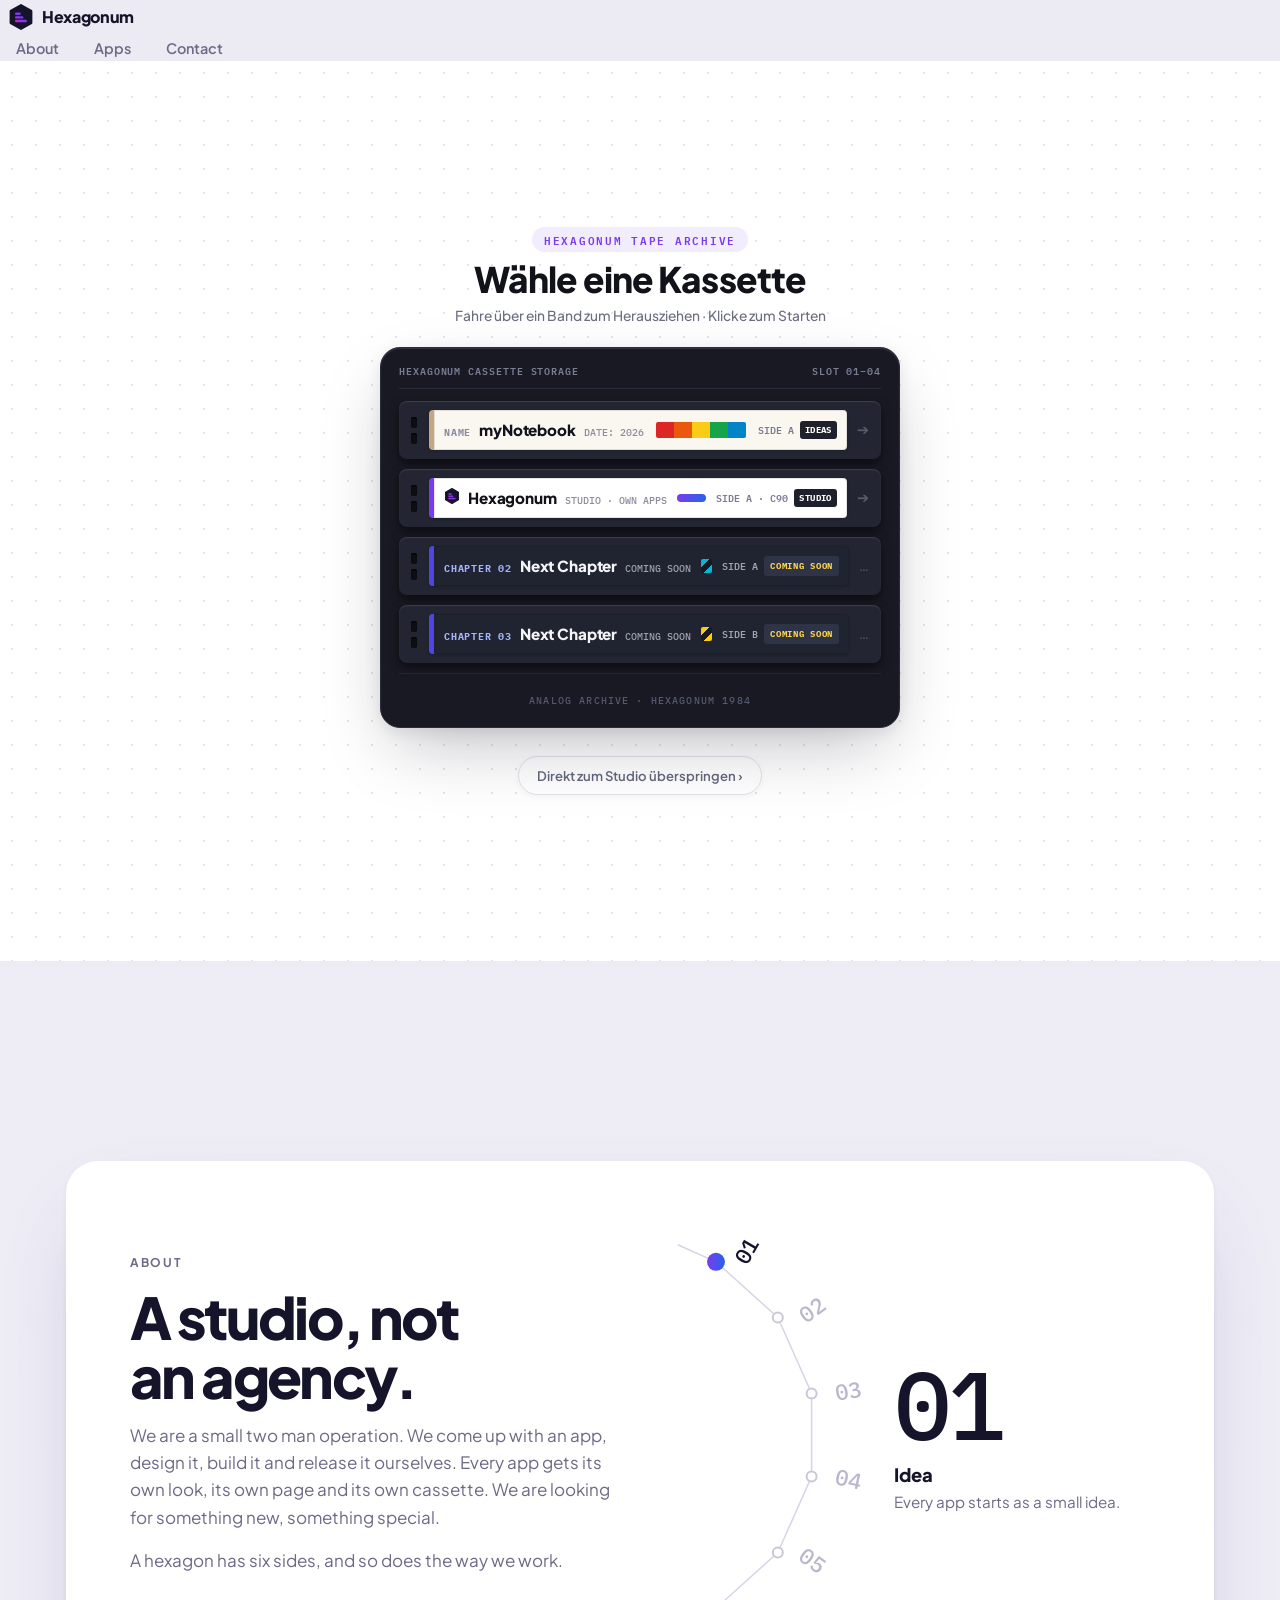
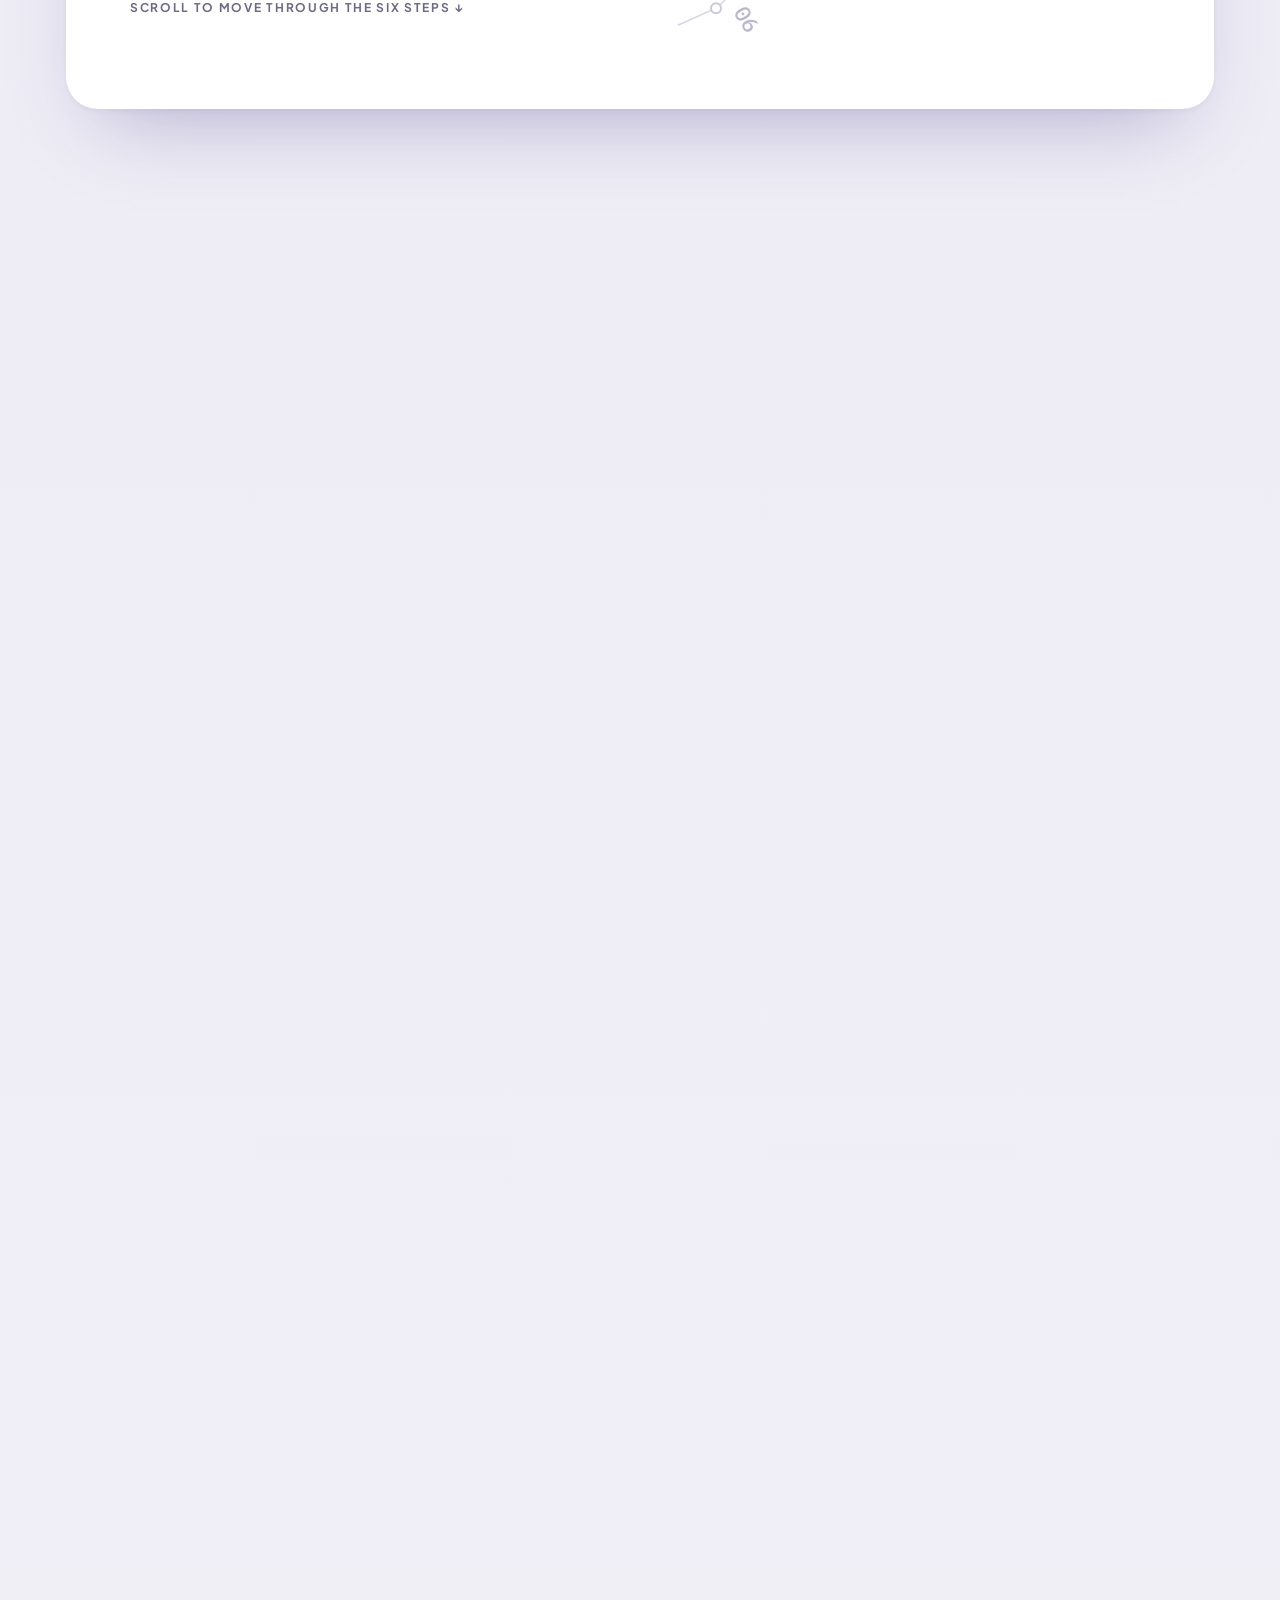
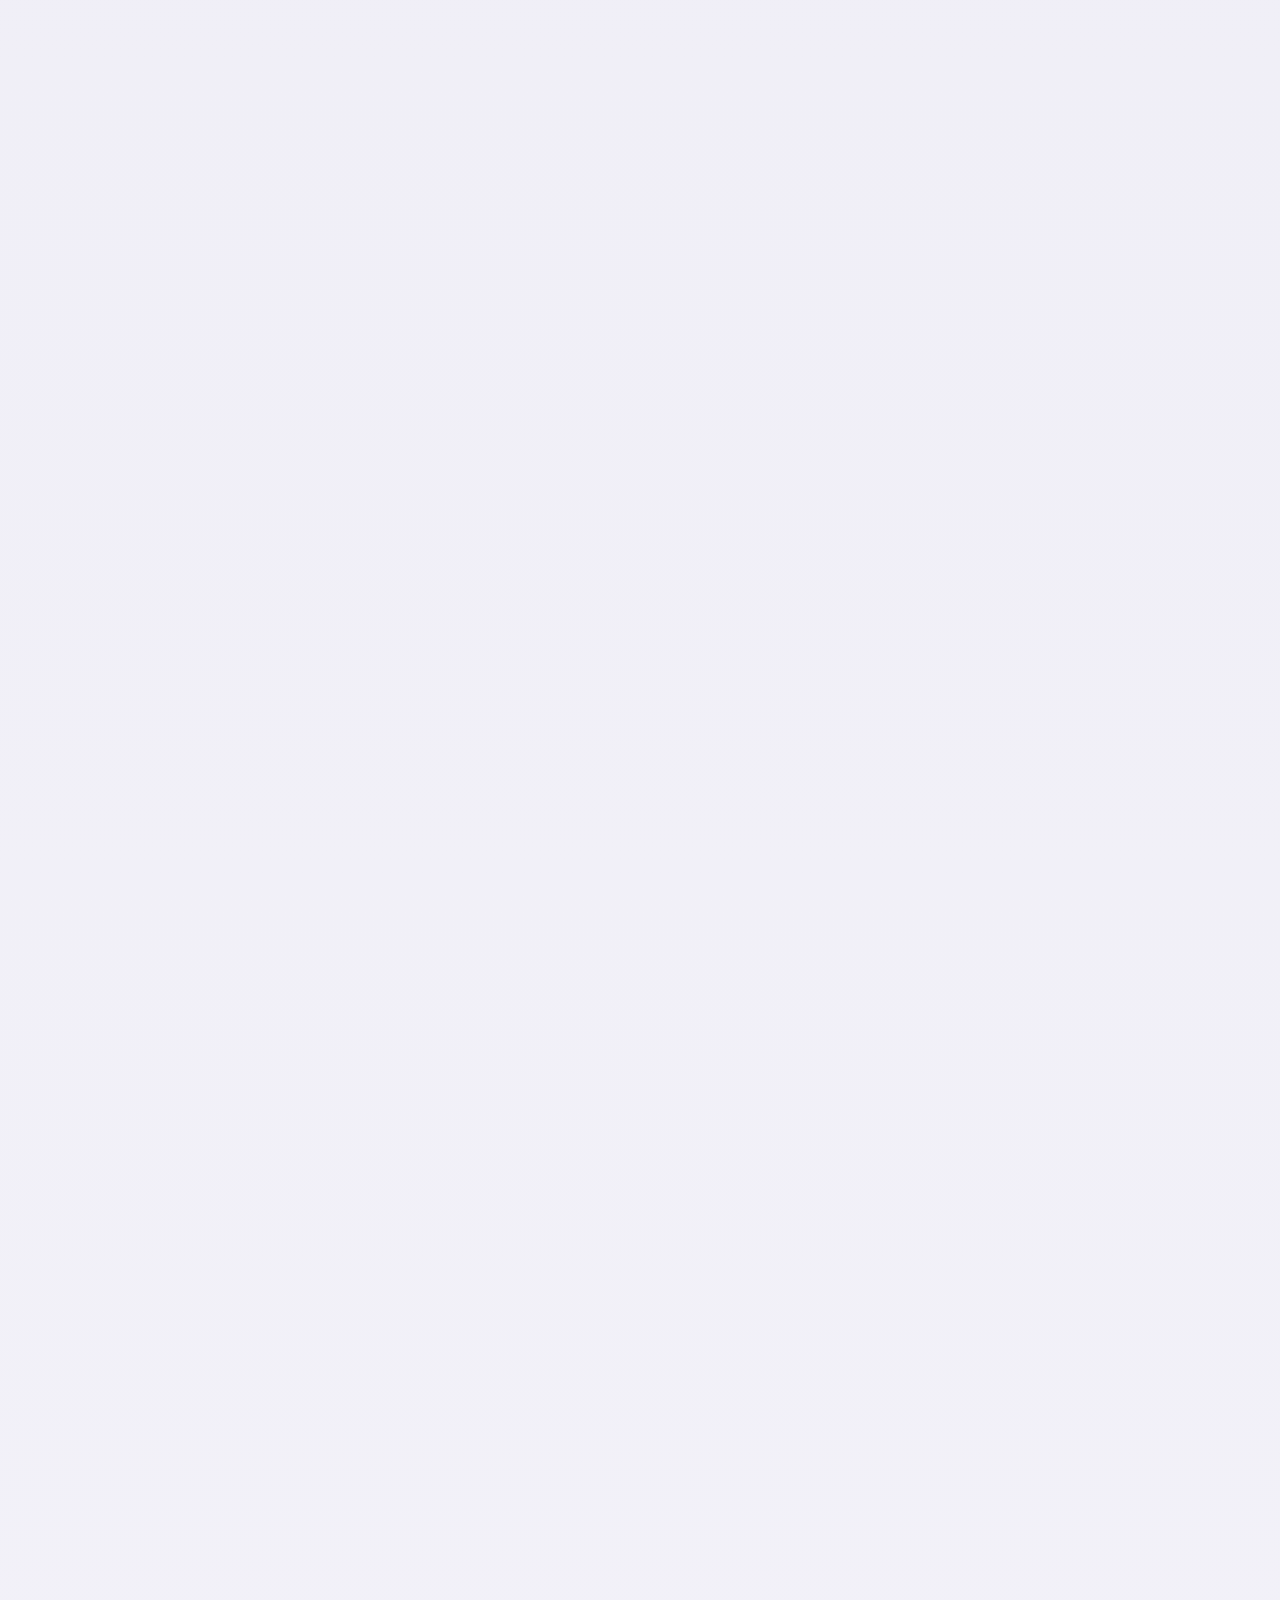
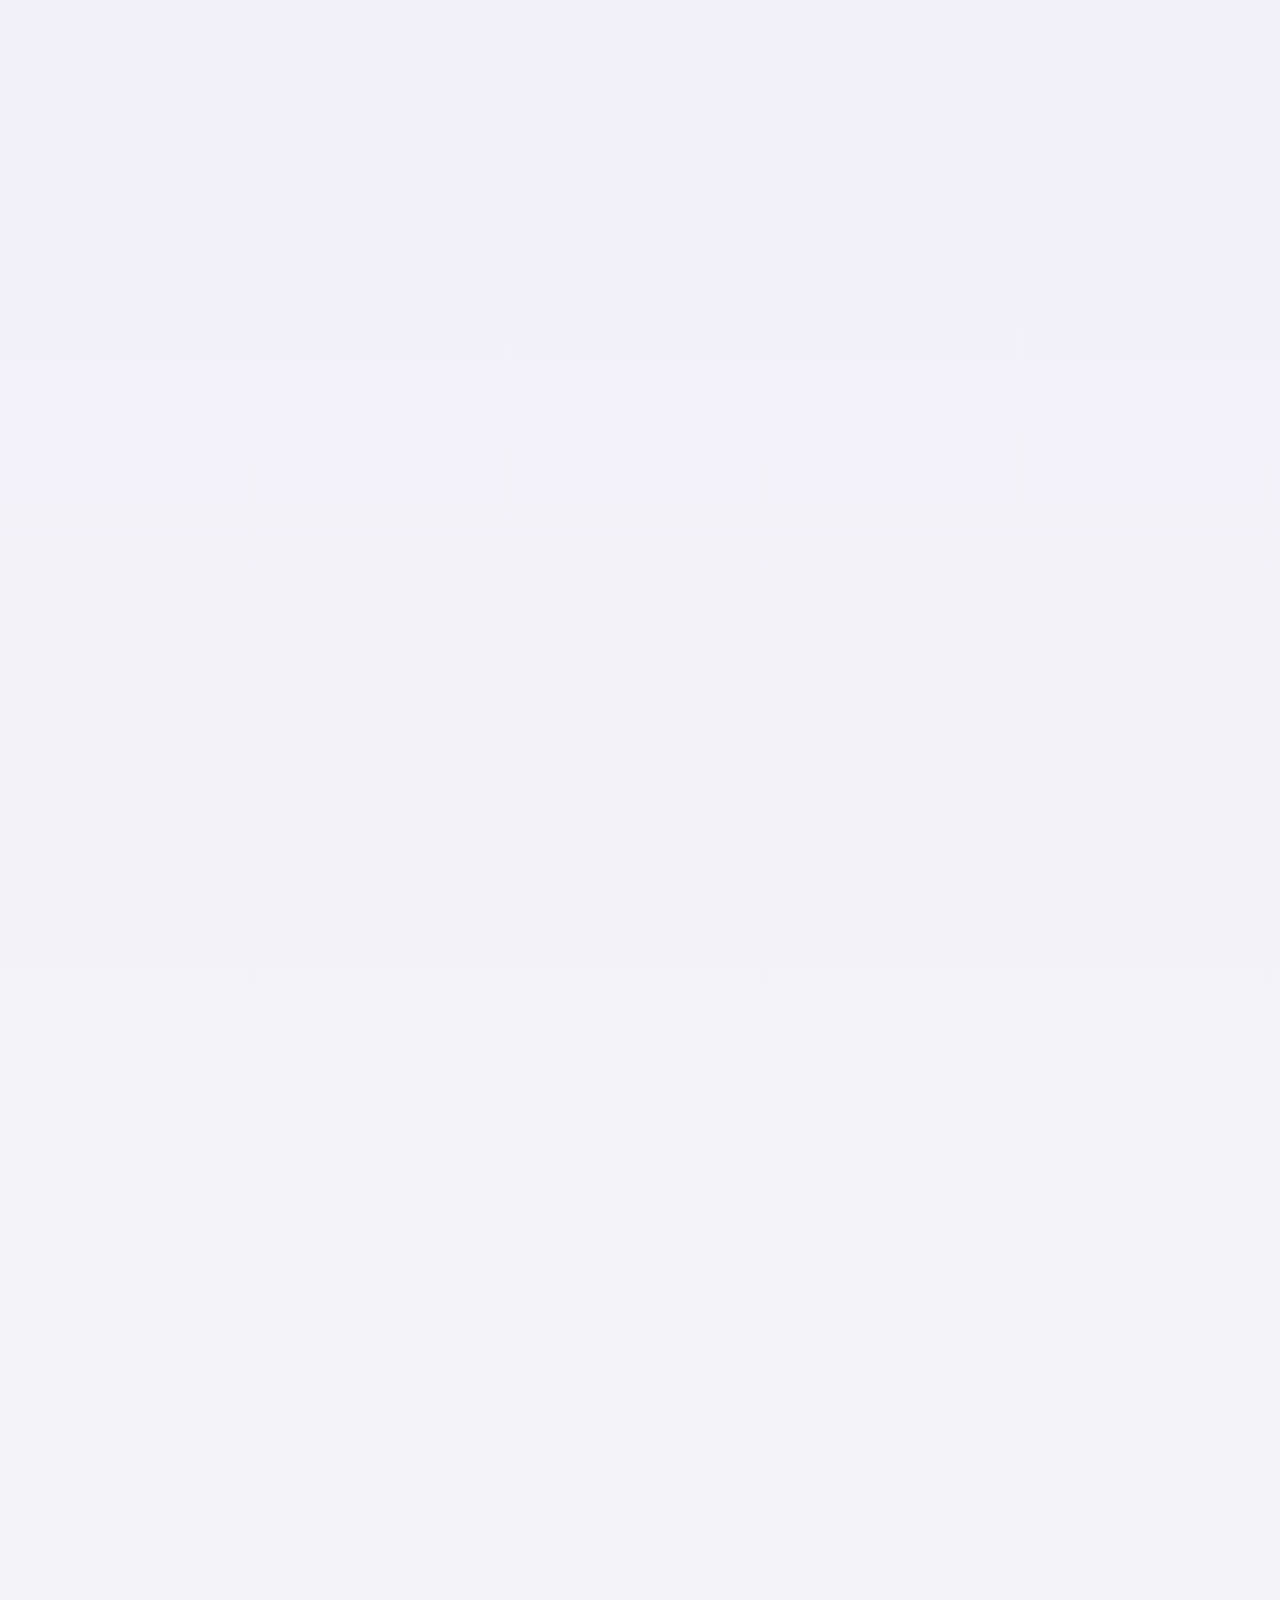
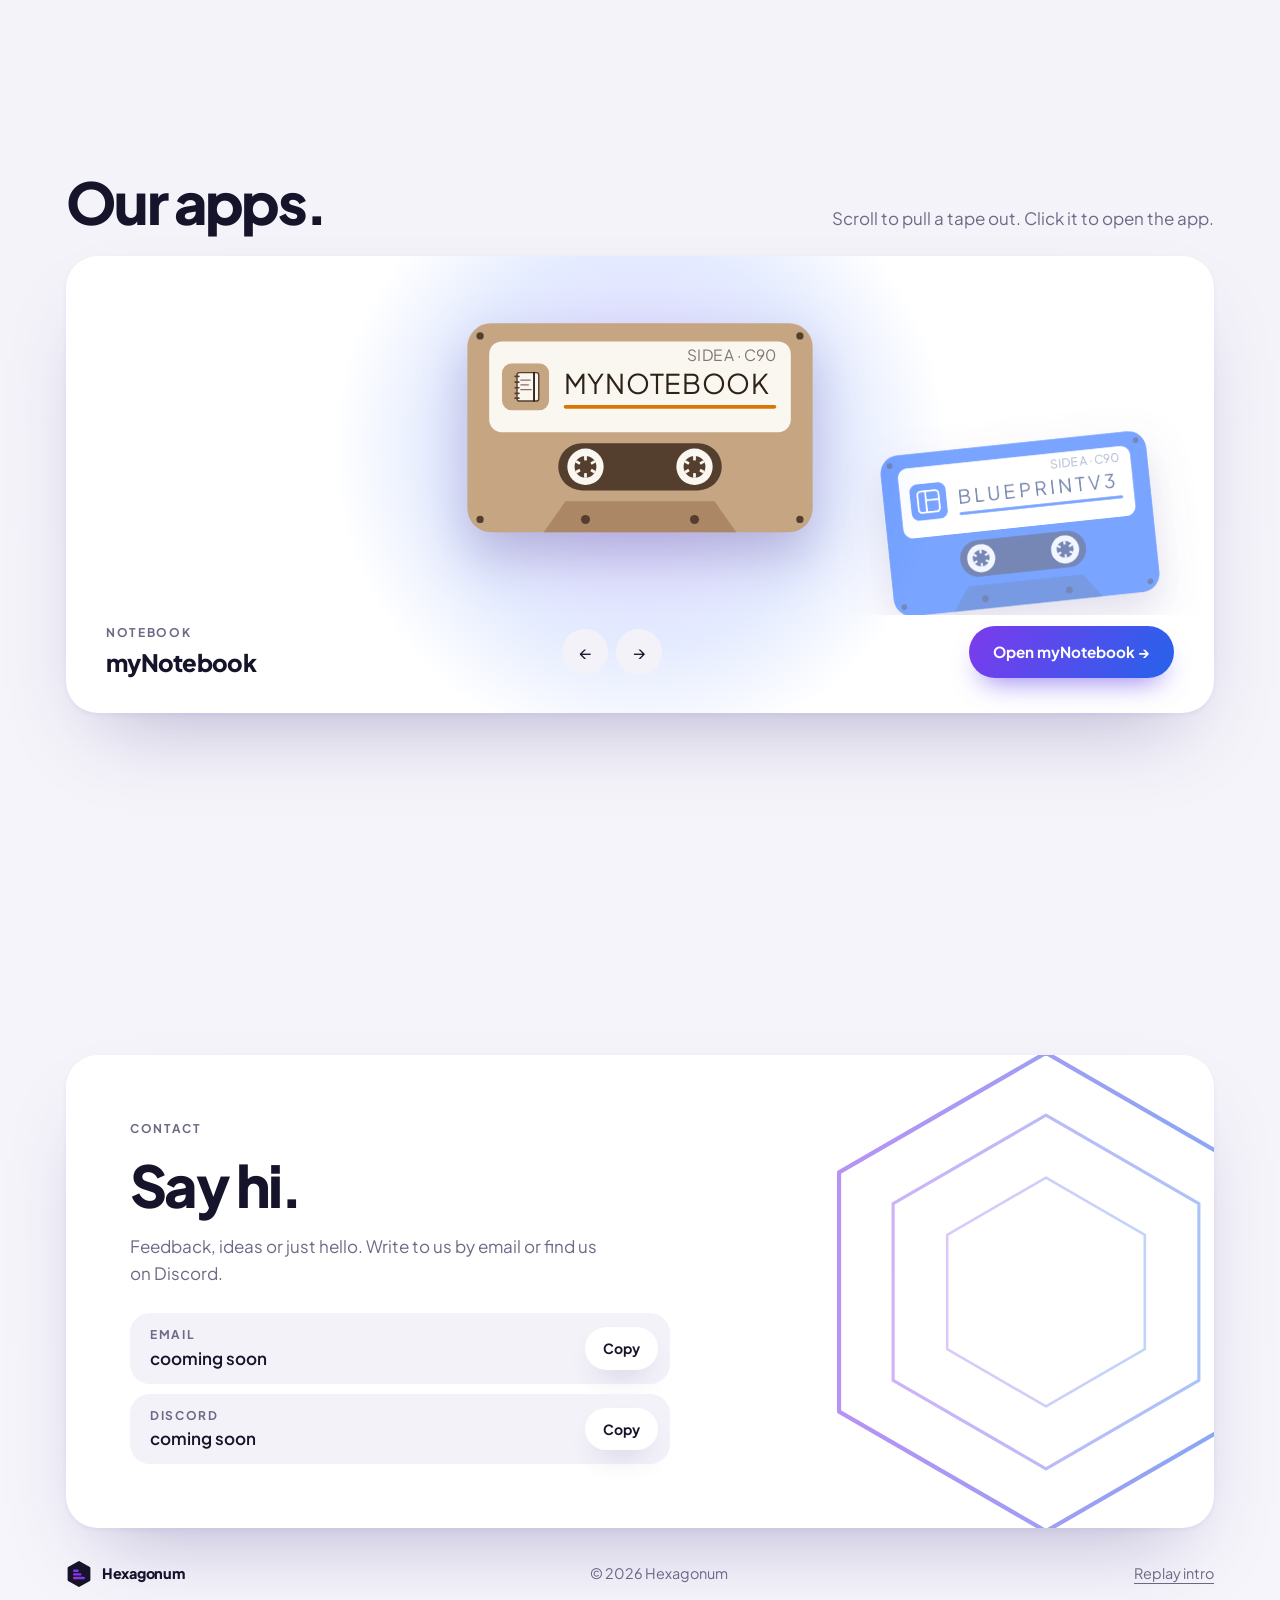
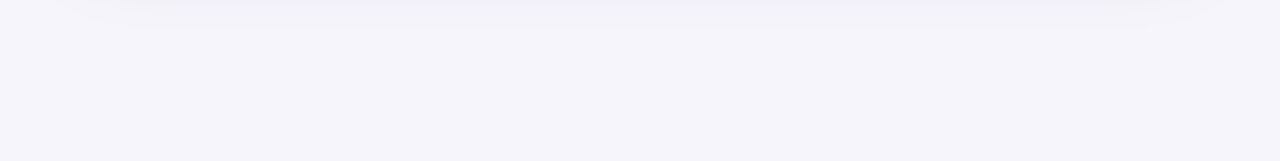
==== commit 91b17fa9: "feat: add styles, main script, and updates for website interface" ====
--- a/index.html
+++ b/index.html
@@ -104,6 +104,18 @@
               </div>
               <div class="tape-eject-arrow" aria-hidden="true">➔</div>
             </button>
+
+            <!-- Full-face Cassette Hover Card (Image 1 Inspo) -->
+            <div class="full-tape-hover-card" aria-hidden="true">
+              <div class="full-tape-inner" id="popout-notebook"></div>
+              <div class="chip-card chip-popout chip-popout-top">
+                <span><b>myNotebook</b><span class="s">Dev-Logs &amp; Progress</span></span>
+              </div>
+              <div class="chip-card chip-popout chip-popout-bottom">
+                <span class="go">↗</span>
+                <span><b>Live Countdown</b><span class="s">Next Project Release</span></span>
+              </div>
+            </div>
           </div>
 
           <!-- Slot 2: Hexagonum Studio -->
@@ -130,12 +142,24 @@
               </div>
               <div class="tape-eject-arrow" aria-hidden="true">➔</div>
             </button>
-          </div>
-
-          <!-- Slot 3: Blueprintv3 -->
-          <div class="rack-slot" data-slot="blueprint">
-            <button class="rack-tape-btn tape-blueprint" id="cassette-bp" type="button"
-                    aria-label="Blueprintv3 ansehen">
+
+            <!-- Full-face Cassette Hover Card (Image 1 Inspo) -->
+            <div class="full-tape-hover-card" aria-hidden="true">
+              <div class="full-tape-inner" id="popout-hex"></div>
+              <div class="chip-card chip-popout chip-popout-top">
+                <span><b>the future is here</b><span class="s">we are something special</span></span>
+              </div>
+              <div class="chip-card chip-popout chip-popout-bottom">
+                <span class="go">↗</span>
+                <span><b>Hexagonum Studio</b><span class="s">Our own apps</span></span>
+              </div>
+            </div>
+          </div>
+
+          <!-- Slot 3: Next Chapter (Coming Soon) -->
+          <div class="rack-slot" data-slot="chapter-02">
+            <button class="rack-tape-btn tape-chapter" id="cassette-ch2" type="button"
+                    aria-label="Next Chapter – Coming Soon">
               <div class="tape-notch">
                 <span class="notch-hole"></span>
                 <span class="notch-hole"></span>
@@ -143,25 +167,38 @@
               <div class="tape-spine-body">
                 <div class="tape-label">
                   <div class="tape-meta-left">
-                    <span class="tape-tag bp-tag">APP</span>
-                    <strong class="tape-title">Blueprintv3</strong>
-                    <span class="tape-date">CURRENT APP</span>
-                  </div>
-                  <div class="tape-bp-bar" aria-hidden="true"></div>
+                    <span class="tape-tag">CHAPTER 02</span>
+                    <strong class="tape-title">Next Chapter</strong>
+                    <span class="tape-date">COMING SOON</span>
+                  </div>
+                  <div class="tape-hazard-bars tape-hazard-cyan" aria-hidden="true">
+                    <span></span><span></span><span></span><span></span>
+                  </div>
                   <div class="tape-meta-right">
                     <span class="tape-side">SIDE A</span>
-                    <span class="tape-badge-vhs bp-badge">LAUNCH</span>
-                  </div>
-                </div>
-              </div>
-              <div class="tape-eject-arrow" aria-hidden="true">➔</div>
+                    <span class="tape-badge-vhs soon-badge">COMING SOON</span>
+                  </div>
+                </div>
+              </div>
+              <div class="tape-eject-arrow" aria-hidden="true">…</div>
             </button>
-          </div>
-
-          <!-- Slot 4: Next Tape -->
-          <div class="rack-slot" data-slot="blank">
-            <button class="rack-tape-btn tape-blank" id="cassette-blank" type="button"
-                    aria-label="Next Tape – In the making">
+
+            <!-- Full-face Cassette Hover Card (Image 1 Inspo) -->
+            <div class="full-tape-hover-card" aria-hidden="true">
+              <div class="full-tape-inner" id="popout-ch2"></div>
+              <div class="chip-card chip-popout chip-popout-top">
+                <span><b>Chapter 02</b><span class="s">In the making...</span></span>
+              </div>
+              <div class="chip-card chip-popout chip-popout-bottom">
+                <span><b>Coming Soon</b><span class="s">Analog Sound Engine</span></span>
+              </div>
+            </div>
+          </div>
+
+          <!-- Slot 4: Next Chapter (Coming Soon) -->
+          <div class="rack-slot" data-slot="chapter-03">
+            <button class="rack-tape-btn tape-chapter" id="cassette-ch3" type="button"
+                    aria-label="Next Chapter – Coming Soon">
               <div class="tape-notch">
                 <span class="notch-hole"></span>
                 <span class="notch-hole"></span>
@@ -169,21 +206,32 @@
               <div class="tape-spine-body">
                 <div class="tape-label">
                   <div class="tape-meta-left">
-                    <span class="tape-tag">COMING SOON</span>
-                    <strong class="tape-title">Next Tape</strong>
-                    <span class="tape-date">HEXAGONUM LABS</span>
+                    <span class="tape-tag">CHAPTER 03</span>
+                    <strong class="tape-title">Next Chapter</strong>
+                    <span class="tape-date">COMING SOON</span>
                   </div>
                   <div class="tape-hazard-bars" aria-hidden="true">
                     <span></span><span></span><span></span><span></span>
                   </div>
                   <div class="tape-meta-right">
                     <span class="tape-side">SIDE B</span>
-                    <span class="tape-badge-vhs blank-badge">SOON</span>
+                    <span class="tape-badge-vhs soon-badge">COMING SOON</span>
                   </div>
                 </div>
               </div>
               <div class="tape-eject-arrow" aria-hidden="true">…</div>
             </button>
+
+            <!-- Full-face Cassette Hover Card (Image 1 Inspo) -->
+            <div class="full-tape-hover-card" aria-hidden="true">
+              <div class="full-tape-inner" id="popout-ch3"></div>
+              <div class="chip-card chip-popout chip-popout-top">
+                <span><b>Chapter 03</b><span class="s">Hexagonum Labs</span></span>
+              </div>
+              <div class="chip-card chip-popout chip-popout-bottom">
+                <span><b>Coming Soon</b><span class="s">Classified Concept</span></span>
+              </div>
+            </div>
           </div>
 
         </div>
--- a/css/style.css
+++ b/css/style.css
@@ -434,13 +434,54 @@
 .tape-blank .tape-date,
 .tape-blank .tape-side { color: #9CA3AF; }
 
-/* HOVER EFFECT: Tape pulls out of the rack! */
+/* Chapter / Coming Soon Tapes */
+.tape-chapter .tape-spine-body {
+  background: #202330;
+  border-left: 5px solid #4F46E5;
+}
+.tape-chapter .tape-title { color: #F3F4F6; }
+.tape-chapter .tape-tag { color: #A5B4FC; }
+.tape-chapter .tape-date { color: #9CA3AF; }
+.tape-chapter .tape-side { color: #9CA3AF; }
+
+.tape-hazard-cyan {
+  background: repeating-linear-gradient(
+    -45deg,
+    #06B6D4,
+    #06B6D4 6px,
+    #181922 6px,
+    #181922 12px
+  ) !important;
+}
+
+.soon-badge {
+  background: #2E3346 !important;
+  color: #FCD34D !important;
+  font-size: 0.54rem !important;
+  letter-spacing: 0.08em !important;
+  padding: 3px 6px !important;
+}
+
+/* HOVER EFFECT: Tape pulls FAR out of the rack and HOVERS (schwebt)! */
 .rack-tape-btn:hover {
-  transform: translateX(38px);
-  box-shadow:
-    -12px 0 24px rgba(0, 0, 0, 0.45),
-    0 12px 28px rgba(0, 0, 0, 0.25);
-  filter: brightness(1.05);
+  animation: tape-hovering 1.8s ease-in-out infinite;
+  filter: brightness(1.08);
+  z-index: 30;
+}
+
+@keyframes tape-hovering {
+  0% {
+    transform: translateX(85px) translateY(0);
+    box-shadow: -16px 4px 28px rgba(0, 0, 0, 0.45), 0 10px 24px rgba(0, 0, 0, 0.3);
+  }
+  50% {
+    transform: translateX(92px) translateY(-3px);
+    box-shadow: -22px 8px 36px rgba(0, 0, 0, 0.55), 0 18px 34px rgba(0, 0, 0, 0.38);
+  }
+  100% {
+    transform: translateX(85px) translateY(0);
+    box-shadow: -16px 4px 28px rgba(0, 0, 0, 0.45), 0 10px 24px rgba(0, 0, 0, 0.3);
+  }
 }
 
 .rack-tape-btn:hover .tape-eject-arrow {
@@ -450,7 +491,7 @@
 }
 
 .rack-tape-btn:active {
-  transform: translateX(25px) scale(0.98);
+  transform: translateX(60px) scale(0.98);
 }
 
 /* Ejecting animation when clicked */
@@ -460,9 +501,113 @@
 }
 
 @keyframes tape-eject {
-  0% { transform: translateX(38px); opacity: 1; }
-  40% { transform: translateX(80px); opacity: 0.95; }
-  100% { transform: translateX(380px); opacity: 0; }
+  0% { transform: translateX(85px); opacity: 1; }
+  35% { transform: translateX(140px); opacity: 0.95; }
+  100% { transform: translateX(450px); opacity: 0; }
+}
+
+.rack-frame {
+  overflow: visible !important;
+}
+
+.rack-slot {
+  overflow: visible !important;
+}
+
+/* ===== FULL CASSETTE HOVER CARD (Image 1 Inspo) ===== */
+.full-tape-hover-card {
+  position: absolute;
+  left: 102%;
+  top: 50%;
+  width: clamp(280px, 32vw, 380px);
+  pointer-events: none;
+  opacity: 0;
+  transform: translateY(-50%) translateX(10px) rotate(-14deg) scale(0.85);
+  transition:
+    opacity 0.35s cubic-bezier(0.16, 1, 0.3, 1),
+    transform 0.4s cubic-bezier(0.18, 0.89, 0.32, 1.25);
+  z-index: 99;
+  will-change: transform, opacity;
+}
+
+.rack-slot:hover .full-tape-hover-card,
+.rack-tape-btn:hover ~ .full-tape-hover-card {
+  opacity: 1;
+  animation: full-cassette-hover-float 2.4s ease-in-out infinite alternate;
+}
+
+@keyframes full-cassette-hover-float {
+  0% {
+    transform: translateY(-50%) translateX(24px) rotate(-11deg) scale(1);
+    filter: drop-shadow(0 26px 50px rgba(50, 25, 140, 0.35));
+  }
+  50% {
+    transform: translateY(calc(-50% - 10px)) translateX(28px) rotate(-8deg) scale(1.02);
+    filter: drop-shadow(0 38px 70px rgba(50, 25, 140, 0.45));
+  }
+  100% {
+    transform: translateY(-50%) translateX(24px) rotate(-11deg) scale(1);
+    filter: drop-shadow(0 26px 50px rgba(50, 25, 140, 0.35));
+  }
+}
+
+.full-tape-inner {
+  position: relative;
+  width: 100%;
+}
+
+.full-tape-inner svg {
+  display: block;
+  width: 100%;
+  height: auto;
+  border-radius: 12px;
+}
+
+.rack-slot:hover .full-tape-inner .reel {
+  animation: spin 2.5s linear infinite;
+}
+
+/* Floating speech-bubble chips like Image 1 */
+.chip-popout {
+  position: absolute;
+  padding: 8px 14px;
+  background: rgba(255, 255, 255, 0.95);
+  border-radius: 18px;
+  box-shadow: 0 12px 28px -4px rgba(22, 20, 42, 0.22), 0 2px 6px rgba(0,0,0,0.06);
+  font-size: 0.8rem;
+  line-height: 1.25;
+  white-space: nowrap;
+  color: #16142A;
+  z-index: 10;
+  border: 1px solid rgba(255, 255, 255, 0.9);
+}
+
+.chip-popout b {
+  display: block;
+  font-weight: 700;
+  color: #12131A;
+}
+
+.chip-popout .s {
+  display: block;
+  font-size: 0.7rem;
+  color: #6C6A86;
+}
+
+.chip-popout-top {
+  top: -10px;
+  right: -10px;
+}
+
+.chip-popout-bottom {
+  bottom: -12px;
+  left: -12px;
+}
+
+@media (max-width: 900px) {
+  .full-tape-hover-card {
+    display: none; /* keep clean on narrow mobile */
+  }
 }
 
 .rack-foot {
